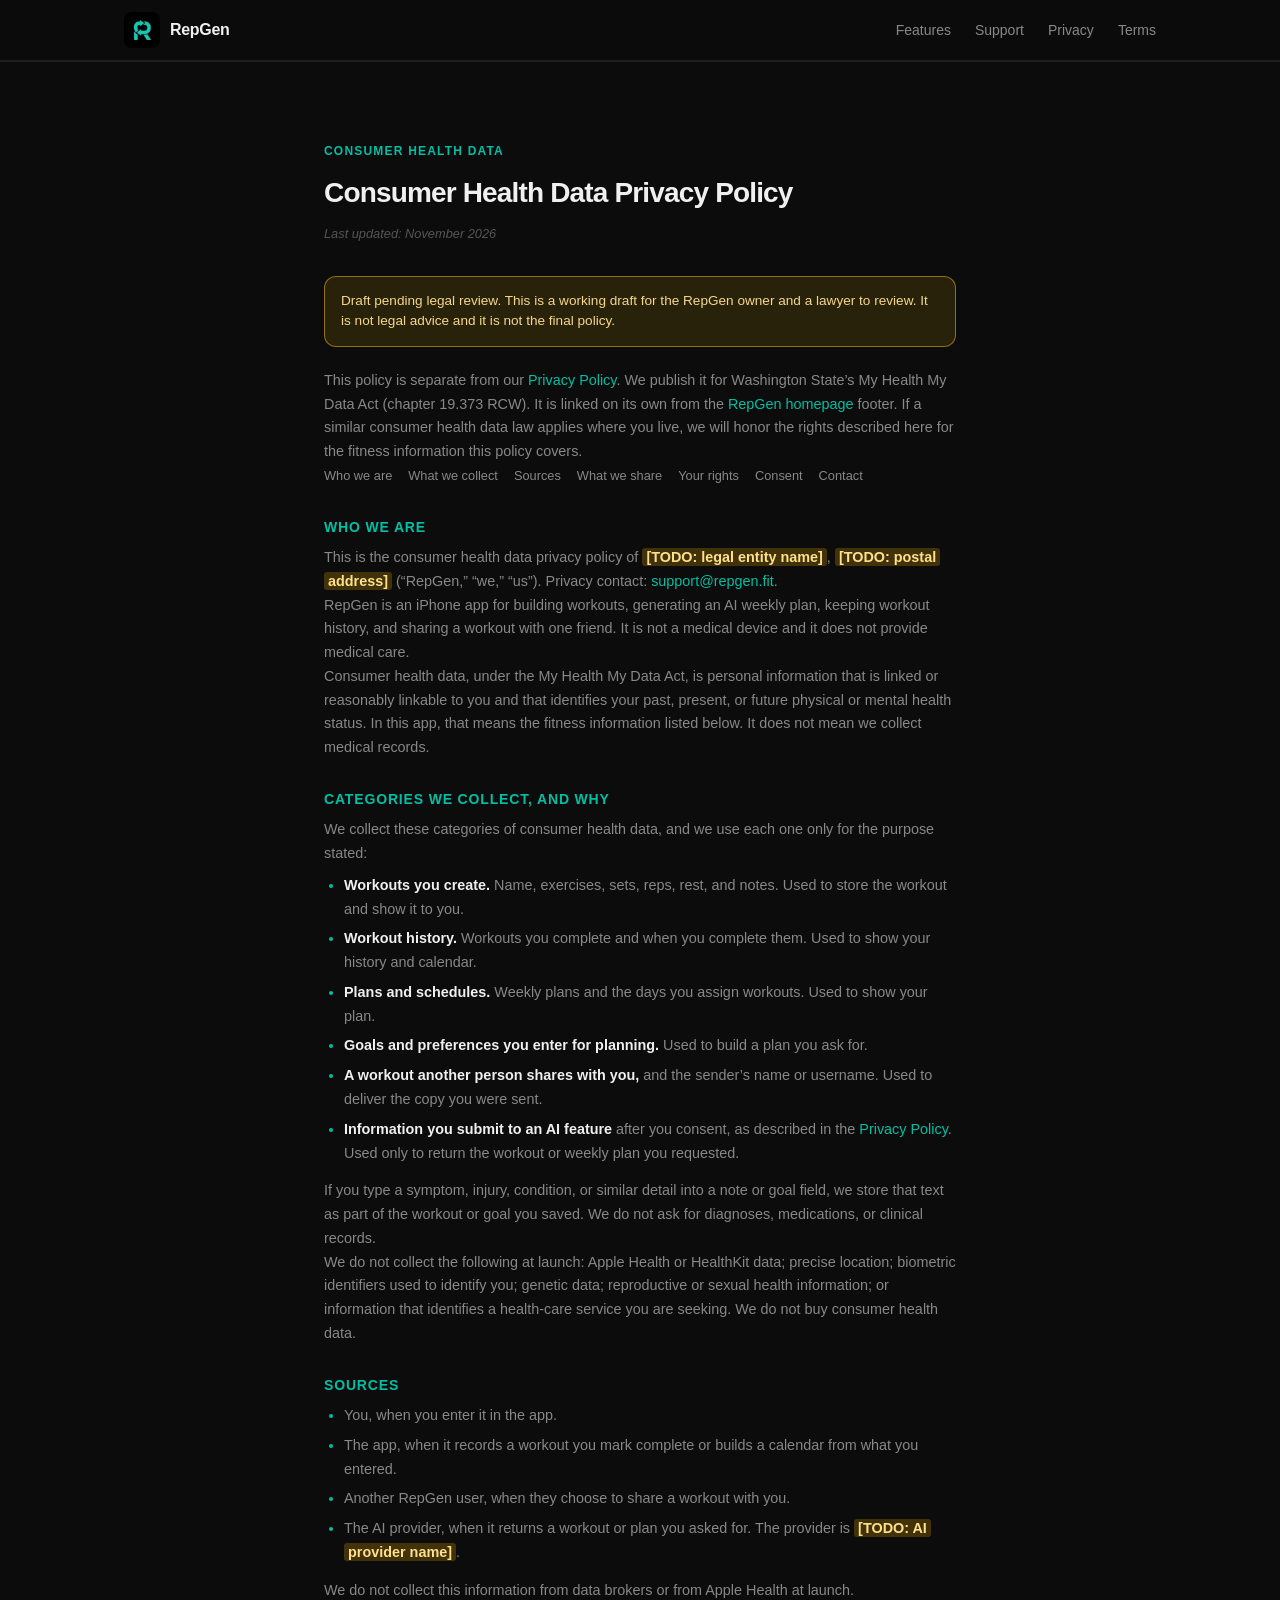
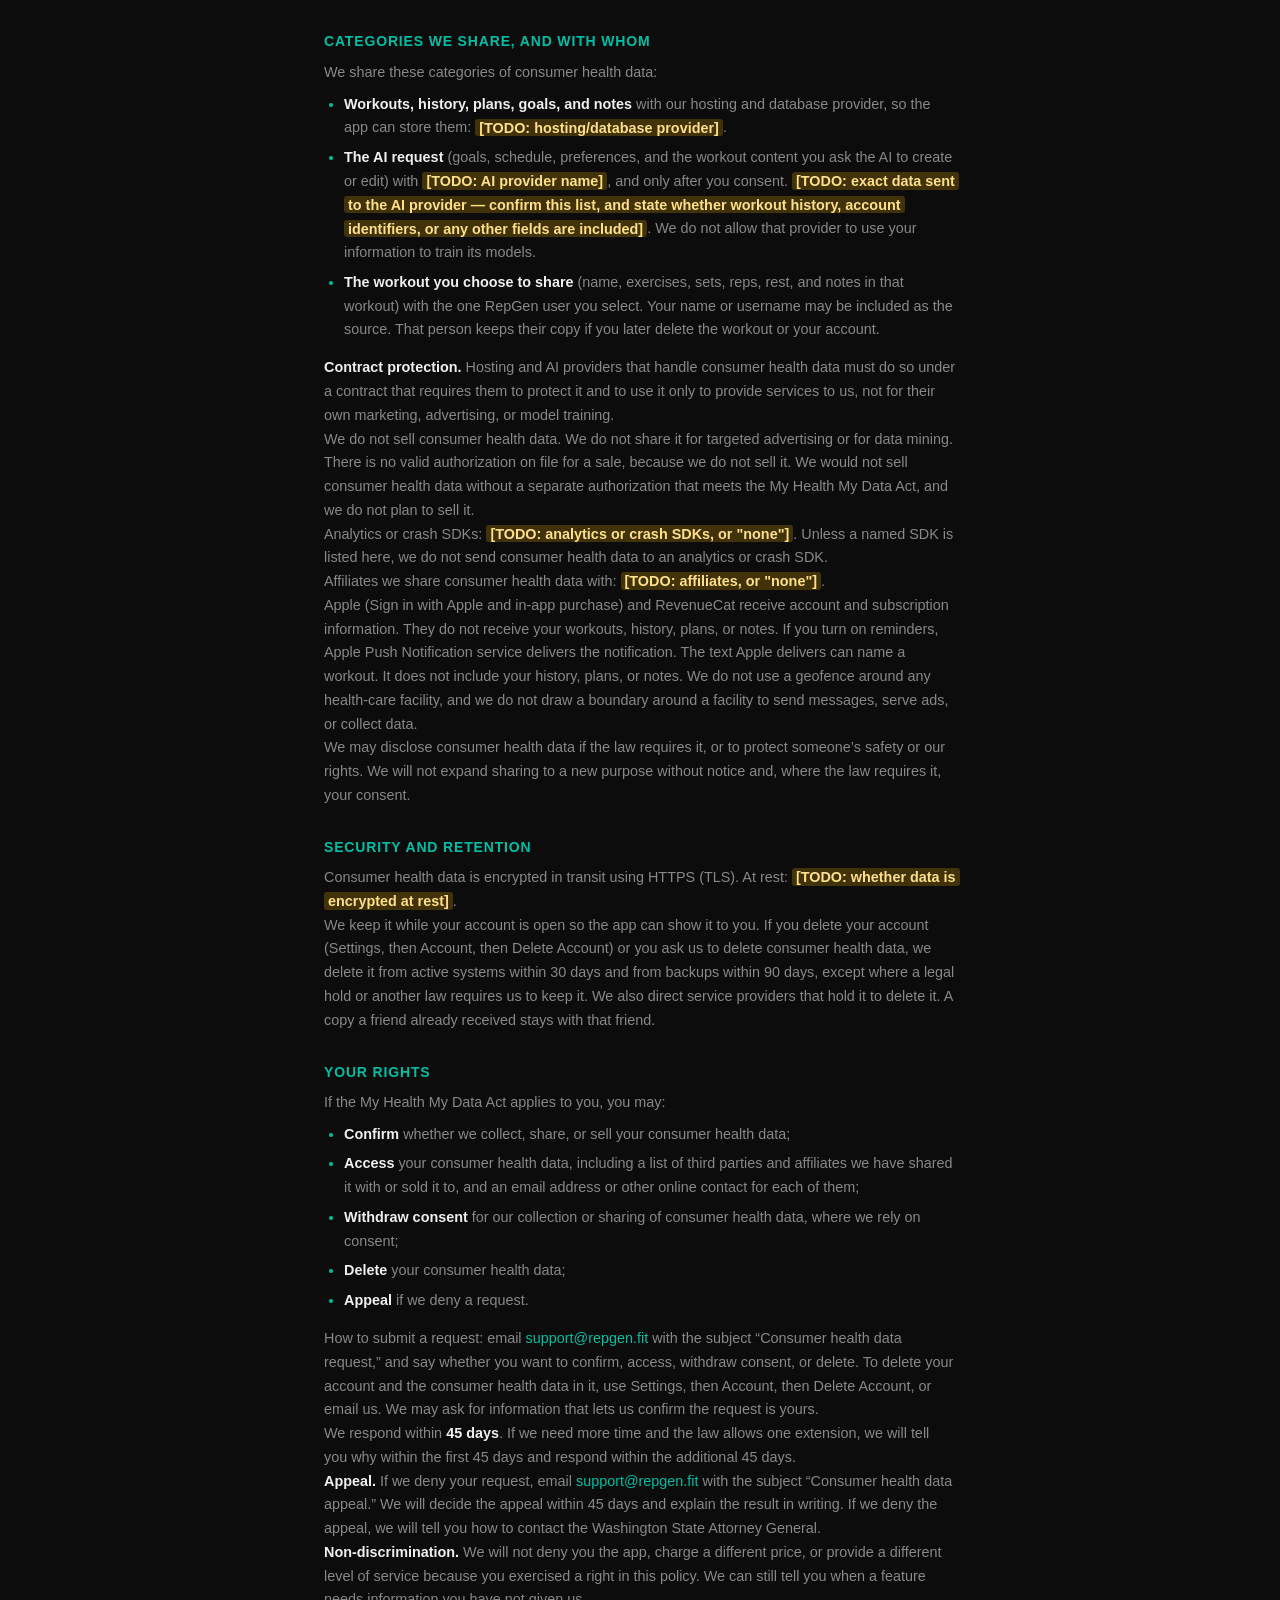
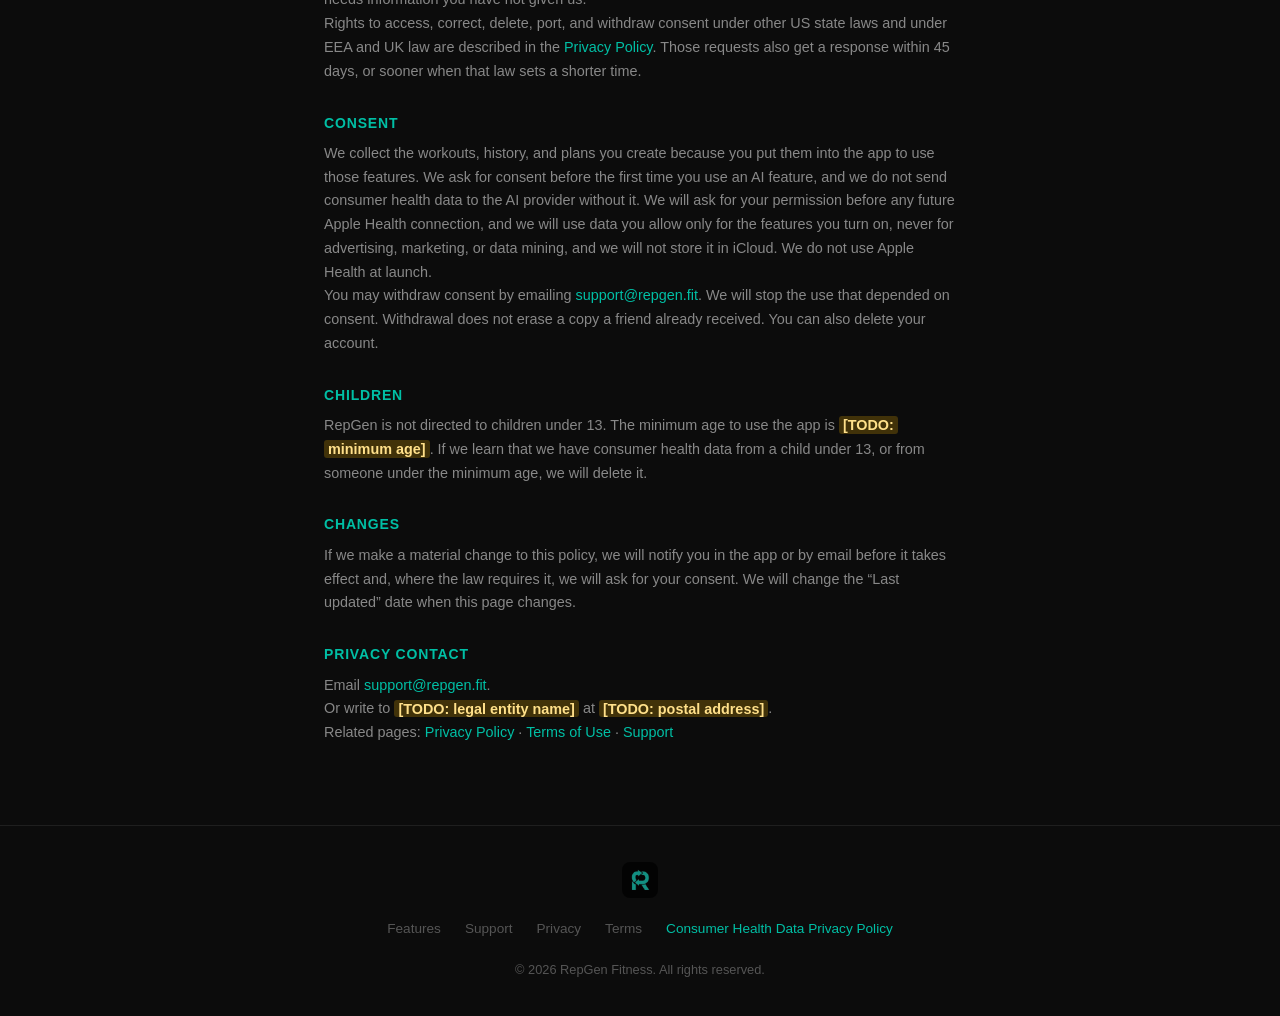
==== health-data/index.html @ 290eec92 "Add draft privacy, terms, and consumer health pages. Standalone GitHub Pages documents replace the h" ====
<!DOCTYPE html>
<!-- DRAFT PENDING LEGAL REVIEW. Working draft for the owner and counsel. Not legal advice and not a final policy. -->
<html lang="en">
<head>
  <meta charset="UTF-8">
  <meta name="viewport" content="width=device-width, initial-scale=1.0">
  <meta name="description" content="RepGen Fitness consumer health data privacy policy for Washington’s My Health My Data Act. Draft pending legal review.">
  <title>Consumer Health Data Privacy Policy — RepGen Fitness</title>
  <link rel="canonical" href="https://repgen.fit/health-data/">
  <link rel="stylesheet" href="../styles.css">
</head>
<body>

  <nav class="nav" id="top">
    <div class="nav-inner">
      <a href="../" class="nav-brand">
        <img src="../assets/repgen_black.png" alt="RepGen" class="nav-logo">
        <span class="nav-name">RepGen</span>
      </a>
      <ul class="nav-links">
        <li><a href="../#features">Features</a></li>
        <li><a href="../#support">Support</a></li>
        <li><a href="../privacy/">Privacy</a></li>
        <li><a href="../terms/">Terms</a></li>
      </ul>
    </div>
  </nav>

  <main>
    <section class="privacy legal-doc">
      <div class="section-inner section-inner--narrow">
        <p class="section-label">Consumer Health Data</p>
        <h1>Consumer Health Data Privacy Policy</h1>
        <p class="privacy-updated"><em>Last updated: November 2026</em></p>

        <div class="policy-block">
          <p class="draft-banner" role="note">Draft pending legal review. This is a working draft for the RepGen owner and a lawyer to review. It is not legal advice and it is not the final policy.</p>

          <p>This policy is separate from our <a href="../privacy/">Privacy Policy</a>. We publish it for Washington State’s My Health My Data Act (chapter 19.373 RCW). It is linked on its own from the <a href="../">RepGen homepage</a> footer. If a similar consumer health data law applies where you live, we will honor the rights described here for the fitness information this policy covers.</p>

          <ul class="policy-jump">
            <li><a href="#who">Who we are</a></li>
            <li><a href="#categories">What we collect</a></li>
            <li><a href="#sources">Sources</a></li>
            <li><a href="#share">What we share</a></li>
            <li><a href="#rights">Your rights</a></li>
            <li><a href="#consent">Consent</a></li>
            <li><a href="#contact">Contact</a></li>
          </ul>

          <h2 id="who">Who we are</h2>
          <p>This is the consumer health data privacy policy of <span class="todo">[TODO: legal entity name]</span>, <span class="todo">[TODO: postal address]</span> (“RepGen,” “we,” “us”). Privacy contact: <a href="mailto:support@repgen.fit">support@repgen.fit</a>.</p>
          <p>RepGen is an iPhone app for building workouts, generating an AI weekly plan, keeping workout history, and sharing a workout with one friend. It is not a medical device and it does not provide medical care.</p>
          <p>Consumer health data, under the My Health My Data Act, is personal information that is linked or reasonably linkable to you and that identifies your past, present, or future physical or mental health status. In this app, that means the fitness information listed below. It does not mean we collect medical records.</p>

          <h2 id="categories">Categories we collect, and why</h2>
          <p>We collect these categories of consumer health data, and we use each one only for the purpose stated:</p>
          <ul>
            <li><strong>Workouts you create.</strong> Name, exercises, sets, reps, rest, and notes. Used to store the workout and show it to you.</li>
            <li><strong>Workout history.</strong> Workouts you complete and when you complete them. Used to show your history and calendar.</li>
            <li><strong>Plans and schedules.</strong> Weekly plans and the days you assign workouts. Used to show your plan.</li>
            <li><strong>Goals and preferences you enter for planning.</strong> Used to build a plan you ask for.</li>
            <li><strong>A workout another person shares with you,</strong> and the sender’s name or username. Used to deliver the copy you were sent.</li>
            <li><strong>Information you submit to an AI feature</strong> after you consent, as described in the <a href="../privacy/#ai">Privacy Policy</a>. Used only to return the workout or weekly plan you requested.</li>
          </ul>
          <p>If you type a symptom, injury, condition, or similar detail into a note or goal field, we store that text as part of the workout or goal you saved. We do not ask for diagnoses, medications, or clinical records.</p>
          <p>We do not collect the following at launch: Apple Health or HealthKit data; precise location; biometric identifiers used to identify you; genetic data; reproductive or sexual health information; or information that identifies a health-care service you are seeking. We do not buy consumer health data.</p>

          <h2 id="sources">Sources</h2>
          <ul>
            <li>You, when you enter it in the app.</li>
            <li>The app, when it records a workout you mark complete or builds a calendar from what you entered.</li>
            <li>Another RepGen user, when they choose to share a workout with you.</li>
            <li>The AI provider, when it returns a workout or plan you asked for. The provider is <span class="todo">[TODO: AI provider name]</span>.</li>
          </ul>
          <p>We do not collect this information from data brokers or from Apple Health at launch.</p>

          <h2 id="share">Categories we share, and with whom</h2>
          <p>We share these categories of consumer health data:</p>
          <ul>
            <li><strong>Workouts, history, plans, goals, and notes</strong> with our hosting and database provider, so the app can store them: <span class="todo">[TODO: hosting/database provider]</span>.</li>
            <li><strong>The AI request</strong> (goals, schedule, preferences, and the workout content you ask the AI to create or edit) with <span class="todo">[TODO: AI provider name]</span>, and only after you consent. <span class="todo">[TODO: exact data sent to the AI provider — confirm this list, and state whether workout history, account identifiers, or any other fields are included]</span>. We do not allow that provider to use your information to train its models.</li>
            <li><strong>The workout you choose to share</strong> (name, exercises, sets, reps, rest, and notes in that workout) with the one RepGen user you select. Your name or username may be included as the source. That person keeps their copy if you later delete the workout or your account.</li>
          </ul>
          <p><strong>Contract protection.</strong> Hosting and AI providers that handle consumer health data must do so under a contract that requires them to protect it and to use it only to provide services to us, not for their own marketing, advertising, or model training.</p>
          <p>We do not sell consumer health data. We do not share it for targeted advertising or for data mining. There is no valid authorization on file for a sale, because we do not sell it. We would not sell consumer health data without a separate authorization that meets the My Health My Data Act, and we do not plan to sell it.</p>
          <p>Analytics or crash SDKs: <span class="todo">[TODO: analytics or crash SDKs, or "none"]</span>. Unless a named SDK is listed here, we do not send consumer health data to an analytics or crash SDK.</p>
          <p>Affiliates we share consumer health data with: <span class="todo">[TODO: affiliates, or "none"]</span>.</p>
          <p>Apple (Sign in with Apple and in-app purchase) and RevenueCat receive account and subscription information. They do not receive your workouts, history, plans, or notes. If you turn on reminders, Apple Push Notification service delivers the notification. The text Apple delivers can name a workout. It does not include your history, plans, or notes. We do not use a geofence around any health-care facility, and we do not draw a boundary around a facility to send messages, serve ads, or collect data.</p>
          <p>We may disclose consumer health data if the law requires it, or to protect someone’s safety or our rights. We will not expand sharing to a new purpose without notice and, where the law requires it, your consent.</p>

          <h2 id="security">Security and retention</h2>
          <p>Consumer health data is encrypted in transit using HTTPS (TLS). At rest: <span class="todo">[TODO: whether data is encrypted at rest]</span>.</p>
          <p>We keep it while your account is open so the app can show it to you. If you delete your account (Settings, then Account, then Delete Account) or you ask us to delete consumer health data, we delete it from active systems within 30 days and from backups within 90 days, except where a legal hold or another law requires us to keep it. We also direct service providers that hold it to delete it. A copy a friend already received stays with that friend.</p>

          <h2 id="rights">Your rights</h2>
          <p>If the My Health My Data Act applies to you, you may:</p>
          <ul>
            <li><strong>Confirm</strong> whether we collect, share, or sell your consumer health data;</li>
            <li><strong>Access</strong> your consumer health data, including a list of third parties and affiliates we have shared it with or sold it to, and an email address or other online contact for each of them;</li>
            <li><strong>Withdraw consent</strong> for our collection or sharing of consumer health data, where we rely on consent;</li>
            <li><strong>Delete</strong> your consumer health data;</li>
            <li><strong>Appeal</strong> if we deny a request.</li>
          </ul>
          <p>How to submit a request: email <a href="mailto:support@repgen.fit">support@repgen.fit</a> with the subject “Consumer health data request,” and say whether you want to confirm, access, withdraw consent, or delete. To delete your account and the consumer health data in it, use Settings, then Account, then Delete Account, or email us. We may ask for information that lets us confirm the request is yours.</p>
          <p>We respond within <strong>45 days</strong>. If we need more time and the law allows one extension, we will tell you why within the first 45 days and respond within the additional 45 days.</p>
          <p><strong>Appeal.</strong> If we deny your request, email <a href="mailto:support@repgen.fit">support@repgen.fit</a> with the subject “Consumer health data appeal.” We will decide the appeal within 45 days and explain the result in writing. If we deny the appeal, we will tell you how to contact the Washington State Attorney General.</p>
          <p><strong>Non-discrimination.</strong> We will not deny you the app, charge a different price, or provide a different level of service because you exercised a right in this policy. We can still tell you when a feature needs information you have not given us.</p>
          <p>Rights to access, correct, delete, port, and withdraw consent under other US state laws and under EEA and UK law are described in the <a href="../privacy/#rights">Privacy Policy</a>. Those requests also get a response within 45 days, or sooner when that law sets a shorter time.</p>

          <h2 id="consent">Consent</h2>
          <p>We collect the workouts, history, and plans you create because you put them into the app to use those features. We ask for consent before the first time you use an AI feature, and we do not send consumer health data to the AI provider without it. We will ask for your permission before any future Apple Health connection, and we will use data you allow only for the features you turn on, never for advertising, marketing, or data mining, and we will not store it in iCloud. We do not use Apple Health at launch.</p>
          <p>You may withdraw consent by emailing <a href="mailto:support@repgen.fit">support@repgen.fit</a>. We will stop the use that depended on consent. Withdrawal does not erase a copy a friend already received. You can also delete your account.</p>

          <h2 id="children">Children</h2>
          <p>RepGen is not directed to children under 13. The minimum age to use the app is <span class="todo">[TODO: minimum age]</span>. If we learn that we have consumer health data from a child under 13, or from someone under the minimum age, we will delete it.</p>

          <h2 id="changes">Changes</h2>
          <p>If we make a material change to this policy, we will notify you in the app or by email before it takes effect and, where the law requires it, we will ask for your consent. We will change the “Last updated” date when this page changes.</p>

          <h2 id="contact">Privacy contact</h2>
          <p>Email <a href="mailto:support@repgen.fit">support@repgen.fit</a>.</p>
          <p>Or write to <span class="todo">[TODO: legal entity name]</span> at <span class="todo">[TODO: postal address]</span>.</p>
          <p>Related pages: <a href="../privacy/">Privacy Policy</a> · <a href="../terms/">Terms of Use</a> · <a href="../#support">Support</a></p>
        </div>
      </div>
    </section>
  </main>

  <footer class="footer">
    <div class="footer-inner">
      <img src="../assets/repgen_black.png" alt="RepGen" class="footer-logo">
      <nav class="footer-nav" aria-label="Footer">
        <a href="../#features">Features</a>
        <a href="../#support">Support</a>
        <a href="../privacy/">Privacy</a>
        <a href="../terms/">Terms</a>
        <a class="footer-health" href="../health-data/" aria-current="page">Consumer Health Data Privacy Policy</a>
      </nav>
      <p class="footer-copy">&copy; 2026 RepGen Fitness. All rights reserved.</p>
    </div>
  </footer>

</body>
</html>
---- styles.css ----
/* =============================================
   RepGen Fitness — dark, sleek, minimal
   ============================================= */

:root {
  --teal:        #00bfa5;
  --teal-glow:   rgba(0, 191, 165, 0.18);
  --teal-dark:   #009e89;
  --bg:          #0c0c0c;
  --bg-2:        #111111;
  --bg-3:        #161616;
  --surface:     #1a1a1a;
  --border:      rgba(255, 255, 255, 0.08);
  --text:        #f0f0f0;
  --text-muted:  #888;
  --text-dim:    #555;
  --radius-sm:   6px;
  --radius:      12px;
  --radius-lg:   20px;
  --radius-pill: 100px;
  --font: -apple-system, BlinkMacSystemFont, "Segoe UI", Roboto, sans-serif;
  --transition: 0.2s ease;
}

*, *::before, *::after { box-sizing: border-box; margin: 0; padding: 0; }

html { scroll-behavior: smooth; }

body {
  background: var(--bg);
  color: var(--text);
  font-family: var(--font);
  font-size: 16px;
  line-height: 1.6;
  -webkit-font-smoothing: antialiased;
}

img { display: block; max-width: 100%; }
a   { color: var(--teal); text-decoration: none; }
a:hover { text-decoration: underline; }

/* =============================================
   LAYOUT HELPERS
   ============================================= */

.section-inner {
  max-width: 1080px;
  margin: 0 auto;
  padding: 0 24px;
}

.section-inner--narrow {
  max-width: 680px;
}

.section-label {
  font-size: 0.75rem;
  font-weight: 600;
  letter-spacing: 0.1em;
  text-transform: uppercase;
  color: var(--teal);
  margin-bottom: 0.6rem;
}

/* =============================================
   NAV
   ============================================= */

.nav {
  position: sticky;
  top: 0;
  z-index: 100;
  background: rgba(12, 12, 12, 0.85);
  backdrop-filter: blur(12px);
  -webkit-backdrop-filter: blur(12px);
  border-bottom: 1px solid var(--border);
}

.nav-inner {
  max-width: 1080px;
  margin: 0 auto;
  padding: 0 24px;
  height: 60px;
  display: flex;
  align-items: center;
  justify-content: space-between;
  gap: 16px;
}

.nav-brand {
  display: flex;
  align-items: center;
  gap: 10px;
  text-decoration: none;
}

.nav-logo {
  width: 36px;
  height: 36px;
  object-fit: contain;
  border-radius: 8px;
}

.nav-name {
  font-size: 1rem;
  font-weight: 700;
  color: var(--text);
  letter-spacing: -0.02em;
}

.nav-links {
  list-style: none;
  display: flex;
  gap: 24px;
}

.nav-links a {
  font-size: 0.875rem;
  color: var(--text-muted);
  transition: color var(--transition);
}

.nav-links a:hover {
  color: var(--text);
  text-decoration: none;
}

/* =============================================
   HERO
   ============================================= */

.hero {
  background: var(--bg);
  padding: 80px 24px 96px;
  text-align: center;
  position: relative;
  overflow: hidden;
}

/* subtle radial glow behind the hero */
.hero::before {
  content: "";
  position: absolute;
  inset: 0;
  background: radial-gradient(ellipse 60% 50% at 50% 30%, rgba(0, 191, 165, 0.08) 0%, transparent 70%);
  pointer-events: none;
}

.hero-inner {
  position: relative;
  max-width: 760px;
  margin: 0 auto;
  display: flex;
  flex-direction: column;
  align-items: center;
  gap: 20px;
}

.hero-wordmark {
  width: 100%;
  max-width: 480px;
  border-radius: var(--radius);
  object-fit: contain;
}

.hero-tagline {
  font-size: 1.5rem;
  font-weight: 700;
  color: var(--text);
  letter-spacing: -0.03em;
  line-height: 1.25;
}

.hero-sub {
  font-size: 1rem;
  color: var(--text-muted);
  max-width: 480px;
}

.btn-primary {
  display: inline-flex;
  align-items: center;
  gap: 8px;
  margin-top: 8px;
  padding: 0 24px;
  height: 48px;
  background: var(--teal);
  color: #000;
  font-size: 0.9rem;
  font-weight: 700;
  border-radius: var(--radius-pill);
  text-decoration: none;
  transition: background var(--transition), transform var(--transition);
}

.btn-primary:hover {
  background: var(--teal-dark);
  transform: translateY(-1px);
  text-decoration: none;
}

/* =============================================
   SCREENSHOTS
   ============================================= */

.screenshots {
  background: var(--bg-2);
  border-top: 1px solid var(--border);
  border-bottom: 1px solid var(--border);
  padding: 80px 0;
}

.screenshots h2 {
  font-size: 1.75rem;
  font-weight: 700;
  letter-spacing: -0.03em;
  margin-bottom: 48px;
}

.phone-row {
  display: flex;
  justify-content: center;
  align-items: flex-end;
  gap: 20px;
  flex-wrap: wrap;
}

/* Phone frame — CSS-only iPhone silhouette */
.phone-frame {
  width: 180px;
  background: var(--surface);
  border: 1.5px solid var(--border);
  border-radius: 36px;
  padding: 14px 10px;
  display: flex;
  flex-direction: column;
  align-items: center;
  gap: 10px;
  transform: scale(0.92) translateY(14px);
  opacity: 0.7;
  transition: transform var(--transition), opacity var(--transition);
}

.phone-frame--center {
  transform: scale(1) translateY(0);
  opacity: 1;
}

.phone-frame:hover {
  transform: scale(1.02) translateY(-4px);
  opacity: 1;
}

.phone-frame--center:hover {
  transform: scale(1.04) translateY(-4px);
}

.phone-island {
  width: 56px;
  height: 10px;
  background: var(--bg);
  border-radius: var(--radius-pill);
  flex-shrink: 0;
}

.phone-screen {
  width: 100%;
  aspect-ratio: 9 / 19;
  background: var(--bg-3);
  border-radius: 24px;
  display: flex;
  flex-direction: column;
  align-items: center;
  justify-content: center;
  gap: 6px;
  padding: 16px 8px;
  border: 1px dashed var(--border);
}

.screenshot-placeholder {
  font-size: 0.7rem;
  font-weight: 600;
  color: var(--text-muted);
  text-align: center;
}

.screenshot-hint {
  font-size: 0.6rem;
  color: var(--text-dim);
  text-align: center;
}

/* =============================================
   FEATURES
   ============================================= */

.features {
  background: var(--bg);
  padding: 80px 0;
}

.features h2 {
  font-size: 1.75rem;
  font-weight: 700;
  letter-spacing: -0.03em;
  margin-bottom: 40px;
}

.feature-grid {
  display: grid;
  grid-template-columns: repeat(2, 1fr);
  gap: 16px;
}

.feature-card {
  background: var(--surface);
  border: 1px solid var(--border);
  border-radius: var(--radius-lg);
  padding: 28px 24px;
  transition: border-color var(--transition);
}

.feature-card:hover {
  border-color: rgba(0, 191, 165, 0.3);
}

.feature-icon {
  display: block;
  font-size: 1.4rem;
  margin-bottom: 12px;
}

.feature-card h3 {
  font-size: 1rem;
  font-weight: 700;
  margin-bottom: 8px;
  color: var(--text);
}

.feature-card p {
  font-size: 0.875rem;
  color: var(--text-muted);
  line-height: 1.5;
}

/* =============================================
   SUPPORT
   ============================================= */

.support {
  background: var(--bg-2);
  border-top: 1px solid var(--border);
  padding: 80px 0;
  text-align: center;
}

.support h2 {
  font-size: 1.75rem;
  font-weight: 700;
  letter-spacing: -0.03em;
  margin-bottom: 16px;
}

.support-body {
  color: var(--text-muted);
  max-width: 440px;
  margin: 0 auto 32px;
}

.btn-email {
  display: inline-flex;
  align-items: center;
  gap: 10px;
  padding: 0 28px;
  height: 52px;
  background: var(--teal-glow);
  border: 1.5px solid var(--teal);
  color: var(--teal);
  font-size: 0.95rem;
  font-weight: 600;
  border-radius: var(--radius-pill);
  text-decoration: none;
  transition: background var(--transition), transform var(--transition);
}

.btn-email:hover {
  background: rgba(0, 191, 165, 0.28);
  transform: translateY(-1px);
  text-decoration: none;
}

.btn-email-icon {
  font-size: 1rem;
}

/* =============================================
   PRIVACY + TERMS
   ============================================= */

.privacy {
  background: var(--bg);
  border-top: 1px solid var(--border);
  padding: 80px 0;
}

.terms {
  background: var(--bg-2);
  border-top: 1px solid var(--border);
  padding: 60px 0;
}

.privacy h2,
.terms h2 {
  font-size: 1.75rem;
  font-weight: 700;
  letter-spacing: -0.03em;
  margin-bottom: 8px;
}

.privacy-updated {
  font-size: 0.8rem;
  color: var(--text-dim);
  margin-bottom: 32px;
}

.policy-block h3 {
  font-size: 0.875rem;
  font-weight: 700;
  color: var(--teal);
  text-transform: uppercase;
  letter-spacing: 0.06em;
  margin: 28px 0 8px;
}

.policy-block h3:first-child {
  margin-top: 0;
}

.policy-block p {
  font-size: 0.9rem;
  color: var(--text-muted);
  line-height: 1.65;
}

.policy-block a {
  color: var(--teal);
}

.policy-block {
  overflow-wrap: break-word;
}

.policy-block ul,
.policy-block ol {
  margin: 8px 0 14px 1.25rem;
  color: var(--text-muted);
  font-size: 0.9rem;
}

.policy-block li {
  margin: 6px 0;
  line-height: 1.65;
}

.policy-block li::marker {
  color: var(--teal);
}

.legal-doc h1 {
  font-size: 1.75rem;
  font-weight: 700;
  letter-spacing: -0.03em;
  margin-bottom: 8px;
}

.legal-doc .policy-block h2 {
  font-size: 0.875rem;
  font-weight: 700;
  color: var(--teal);
  text-transform: uppercase;
  letter-spacing: 0.06em;
  margin: 28px 0 8px;
  scroll-margin-top: 76px;
}

#privacy,
#terms {
  scroll-margin-top: 76px;
}

.legal-doc .policy-block h2:first-child {
  margin-top: 0;
}

.policy-block ul.policy-jump {
  display: flex;
  flex-wrap: wrap;
  gap: 8px 16px;
  margin: 0 0 28px;
  padding: 0;
  list-style: none;
}

.policy-block ul.policy-jump li {
  margin: 0;
}

.policy-jump a {
  font-size: 0.8rem;
  color: var(--text-muted);
}

.policy-jump a:hover {
  color: var(--text);
  text-decoration: none;
}

.policy-block strong {
  color: var(--text);
  font-weight: 600;
}

p.draft-banner {
  background: rgba(255, 193, 7, 0.12);
  border: 1px solid rgba(255, 193, 7, 0.5);
  color: #f6d78a;
  border-radius: var(--radius);
  padding: 14px 16px;
  font-size: 0.85rem;
  line-height: 1.5;
  margin-bottom: 22px;
}

.todo {
  background: rgba(255, 186, 0, 0.22);
  color: #ffe08a;
  border-radius: 3px;
  padding: 0.05em 0.28em;
  font-weight: 600;
  box-decoration-break: clone;
  -webkit-box-decoration-break: clone;
}

.policy-lead {
  margin-bottom: 8px;
}

/* =============================================
   FOOTER
   ============================================= */

.footer {
  background: var(--bg);
  border-top: 1px solid var(--border);
  padding: 36px 24px;
}

.footer-inner {
  max-width: 1080px;
  margin: 0 auto;
  display: flex;
  flex-direction: column;
  align-items: center;
  gap: 20px;
  text-align: center;
}

.footer-logo {
  width: 36px;
  height: 36px;
  object-fit: contain;
  border-radius: 8px;
  opacity: 0.7;
}

.footer-nav {
  display: flex;
  gap: 24px;
  flex-wrap: wrap;
  justify-content: center;
}

.footer-nav a {
  font-size: 0.85rem;
  color: var(--text-dim);
  transition: color var(--transition);
}

.footer-nav a:hover {
  color: var(--text-muted);
  text-decoration: none;
}

.footer-nav a.footer-health {
  color: var(--teal);
}

.footer-nav a.footer-health:hover {
  color: var(--text);
}

.footer-copy {
  font-size: 0.8rem;
  color: var(--text-dim);
}

/* =============================================
   RESPONSIVE
   ============================================= */

@media (max-width: 600px) {
  .nav-links { display: none; }

  .hero { padding: 60px 20px 72px; }

  .hero-tagline { font-size: 1.25rem; }
  .hero-wordmark { max-width: 300px; }

  .screenshots h2,
  .features h2,
  .support h2,
  .privacy h2,
  .terms h2,
  .legal-doc h1 { font-size: 1.4rem; }

  .feature-grid { grid-template-columns: 1fr; }

  .phone-row { gap: 12px; }

  .phone-frame {
    width: 140px;
  }

  .screenshots,
  .features,
  .support,
  .privacy,
  .terms { padding: 60px 0; }
}

@media (min-width: 601px) and (max-width: 900px) {
  .feature-grid { grid-template-columns: repeat(2, 1fr); }
}
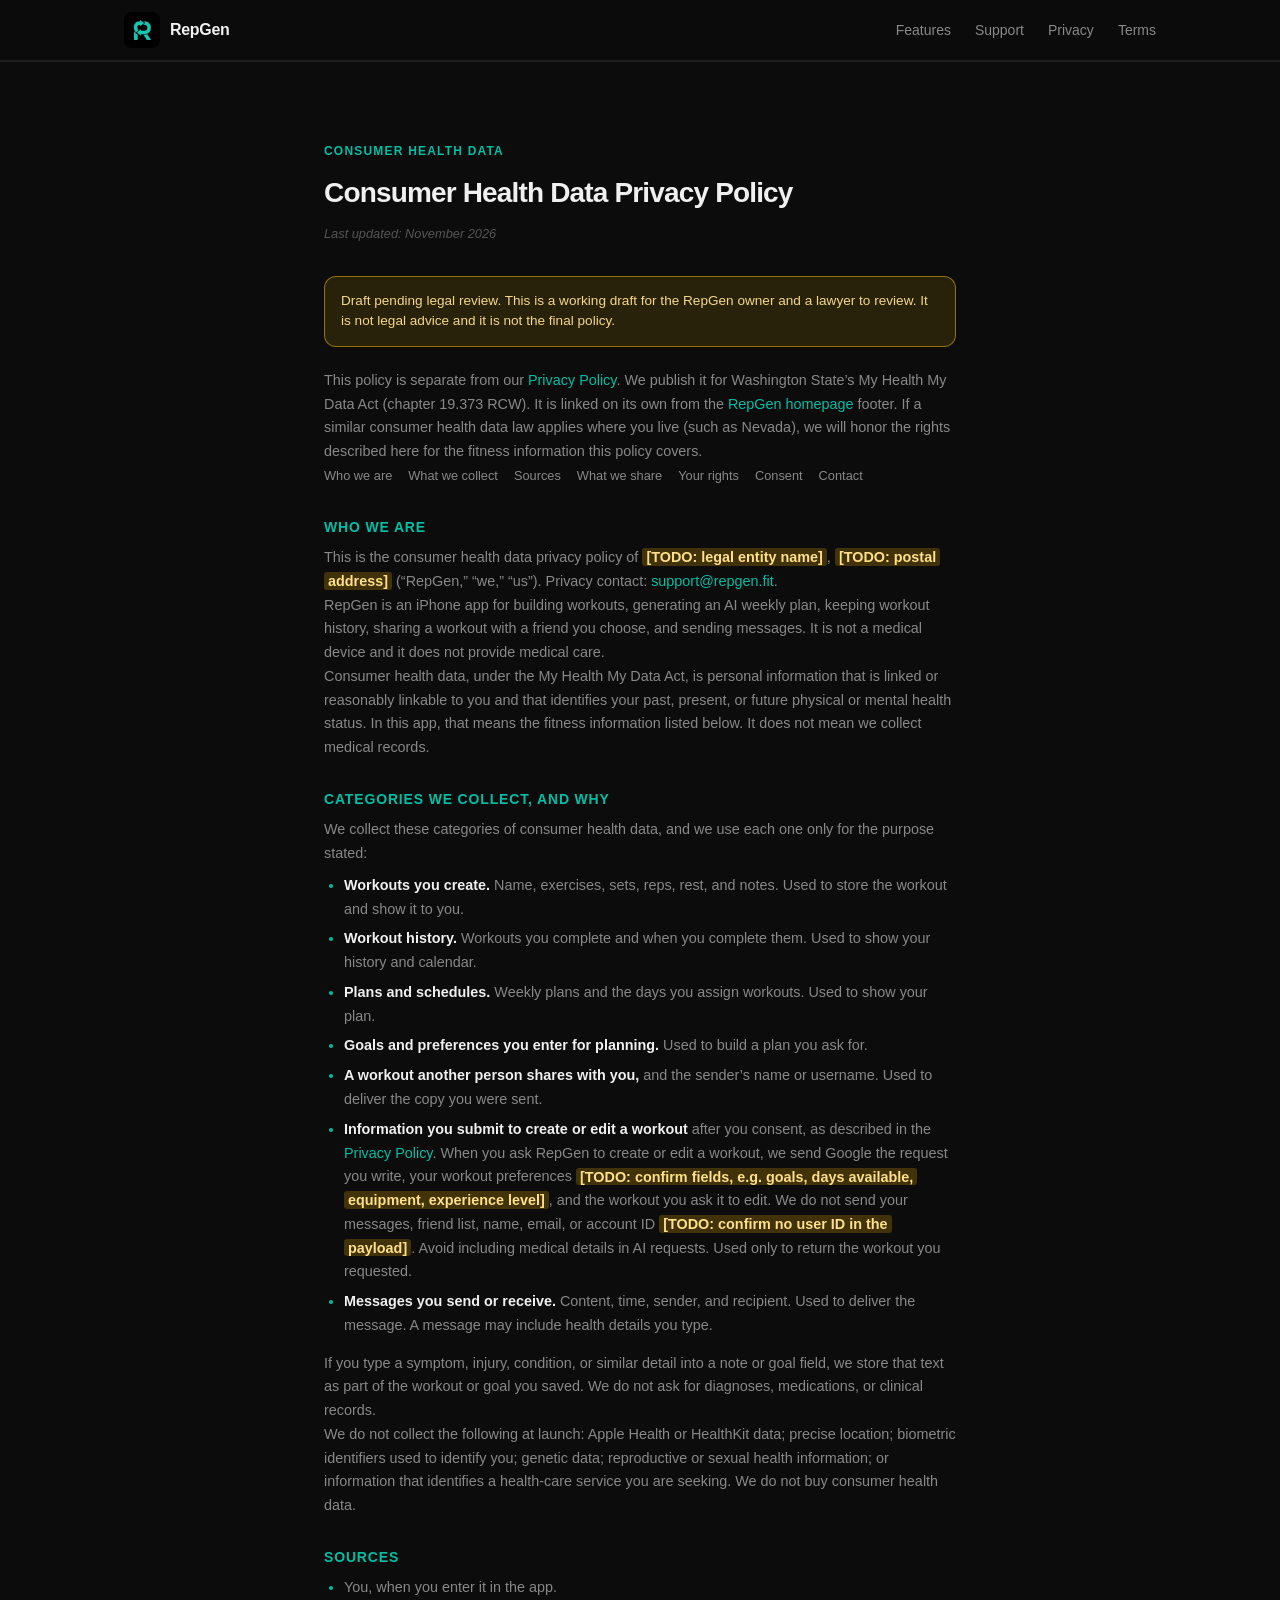
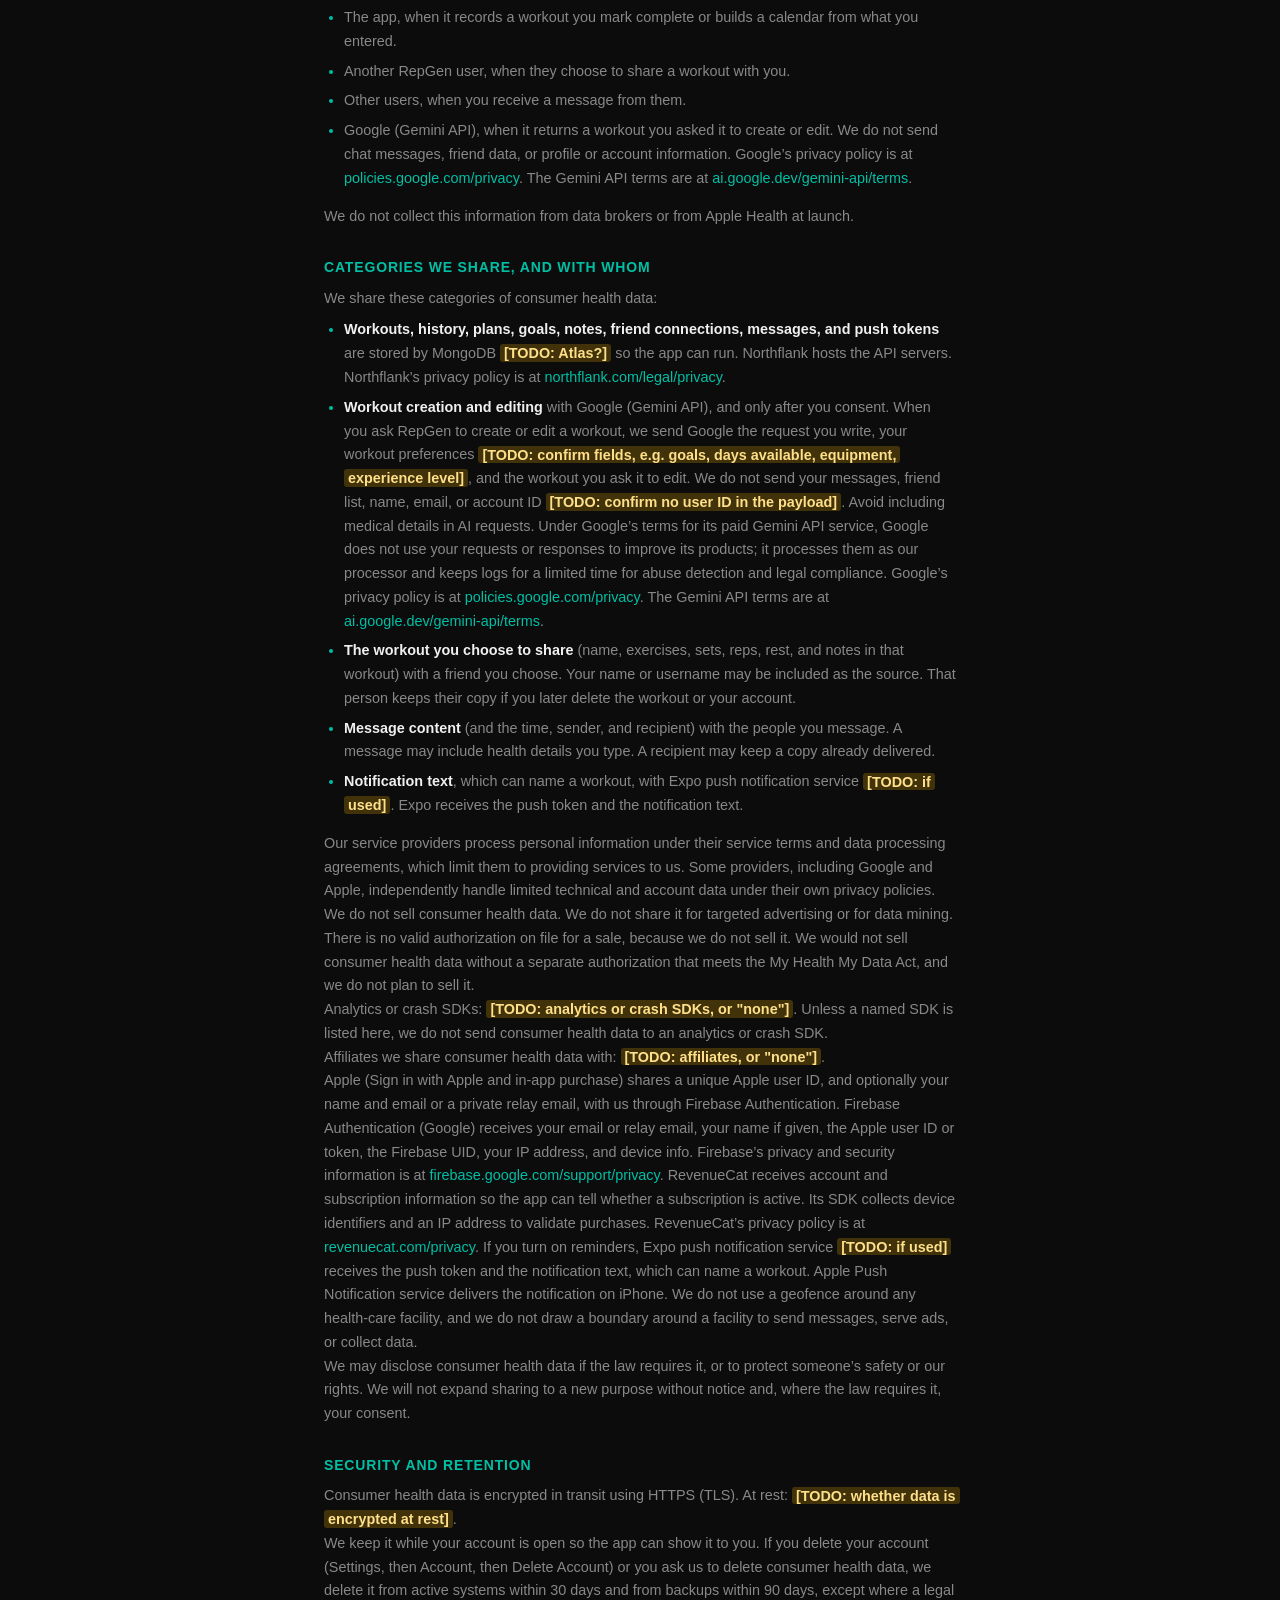
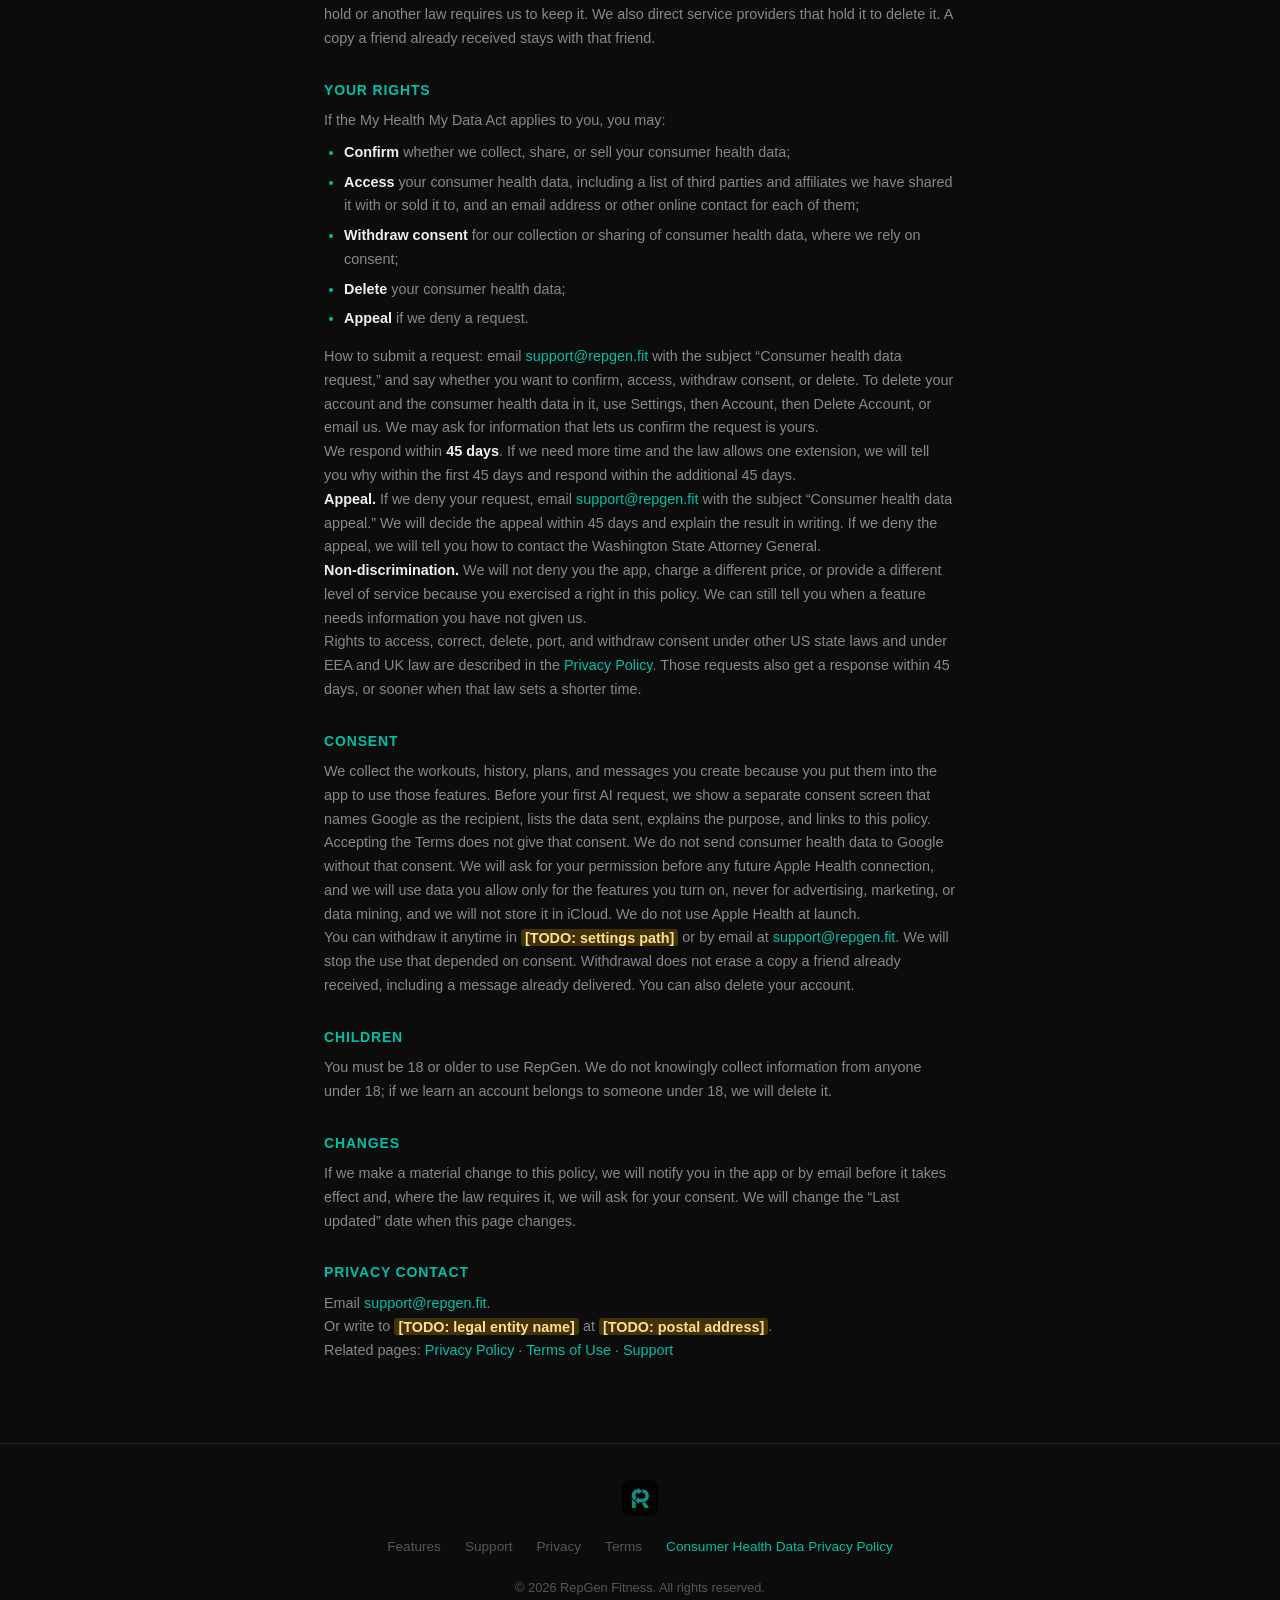
==== commit f3220724: "Fill confirmed providers and compliance facts on the draft legal pages. Name Google (Gemini API), No" ====
--- a/health-data/index.html
+++ b/health-data/index.html
@@ -36,7 +36,7 @@
         <div class="policy-block">
           <p class="draft-banner" role="note">Draft pending legal review. This is a working draft for the RepGen owner and a lawyer to review. It is not legal advice and it is not the final policy.</p>
 
-          <p>This policy is separate from our <a href="../privacy/">Privacy Policy</a>. We publish it for Washington State’s My Health My Data Act (chapter 19.373 RCW). It is linked on its own from the <a href="../">RepGen homepage</a> footer. If a similar consumer health data law applies where you live, we will honor the rights described here for the fitness information this policy covers.</p>
+          <p>This policy is separate from our <a href="../privacy/">Privacy Policy</a>. We publish it for Washington State’s My Health My Data Act (chapter 19.373 RCW). It is linked on its own from the <a href="../">RepGen homepage</a> footer. If a similar consumer health data law applies where you live (such as Nevada), we will honor the rights described here for the fitness information this policy covers.</p>
 
           <ul class="policy-jump">
             <li><a href="#who">Who we are</a></li>
@@ -50,7 +50,7 @@
 
           <h2 id="who">Who we are</h2>
           <p>This is the consumer health data privacy policy of <span class="todo">[TODO: legal entity name]</span>, <span class="todo">[TODO: postal address]</span> (“RepGen,” “we,” “us”). Privacy contact: <a href="mailto:support@repgen.fit">support@repgen.fit</a>.</p>
-          <p>RepGen is an iPhone app for building workouts, generating an AI weekly plan, keeping workout history, and sharing a workout with one friend. It is not a medical device and it does not provide medical care.</p>
+          <p>RepGen is an iPhone app for building workouts, generating an AI weekly plan, keeping workout history, sharing a workout with a friend you choose, and sending messages. It is not a medical device and it does not provide medical care.</p>
           <p>Consumer health data, under the My Health My Data Act, is personal information that is linked or reasonably linkable to you and that identifies your past, present, or future physical or mental health status. In this app, that means the fitness information listed below. It does not mean we collect medical records.</p>
 
           <h2 id="categories">Categories we collect, and why</h2>
@@ -61,7 +61,8 @@
             <li><strong>Plans and schedules.</strong> Weekly plans and the days you assign workouts. Used to show your plan.</li>
             <li><strong>Goals and preferences you enter for planning.</strong> Used to build a plan you ask for.</li>
             <li><strong>A workout another person shares with you,</strong> and the sender’s name or username. Used to deliver the copy you were sent.</li>
-            <li><strong>Information you submit to an AI feature</strong> after you consent, as described in the <a href="../privacy/#ai">Privacy Policy</a>. Used only to return the workout or weekly plan you requested.</li>
+            <li><strong>Information you submit to create or edit a workout</strong> after you consent, as described in the <a href="../privacy/#ai">Privacy Policy</a>. When you ask RepGen to create or edit a workout, we send Google the request you write, your workout preferences <span class="todo">[TODO: confirm fields, e.g. goals, days available, equipment, experience level]</span>, and the workout you ask it to edit. We do not send your messages, friend list, name, email, or account ID <span class="todo">[TODO: confirm no user ID in the payload]</span>. Avoid including medical details in AI requests. Used only to return the workout you requested.</li>
+            <li><strong>Messages you send or receive.</strong> Content, time, sender, and recipient. Used to deliver the message. A message may include health details you type.</li>
           </ul>
           <p>If you type a symptom, injury, condition, or similar detail into a note or goal field, we store that text as part of the workout or goal you saved. We do not ask for diagnoses, medications, or clinical records.</p>
           <p>We do not collect the following at launch: Apple Health or HealthKit data; precise location; biometric identifiers used to identify you; genetic data; reproductive or sexual health information; or information that identifies a health-care service you are seeking. We do not buy consumer health data.</p>
@@ -71,22 +72,25 @@
             <li>You, when you enter it in the app.</li>
             <li>The app, when it records a workout you mark complete or builds a calendar from what you entered.</li>
             <li>Another RepGen user, when they choose to share a workout with you.</li>
-            <li>The AI provider, when it returns a workout or plan you asked for. The provider is <span class="todo">[TODO: AI provider name]</span>.</li>
+            <li>Other users, when you receive a message from them.</li>
+            <li>Google (Gemini API), when it returns a workout you asked it to create or edit. We do not send chat messages, friend data, or profile or account information. Google’s privacy policy is at <a href="https://policies.google.com/privacy">policies.google.com/privacy</a>. The Gemini API terms are at <a href="https://ai.google.dev/gemini-api/terms">ai.google.dev/gemini-api/terms</a>.</li>
           </ul>
           <p>We do not collect this information from data brokers or from Apple Health at launch.</p>
 
           <h2 id="share">Categories we share, and with whom</h2>
           <p>We share these categories of consumer health data:</p>
           <ul>
-            <li><strong>Workouts, history, plans, goals, and notes</strong> with our hosting and database provider, so the app can store them: <span class="todo">[TODO: hosting/database provider]</span>.</li>
-            <li><strong>The AI request</strong> (goals, schedule, preferences, and the workout content you ask the AI to create or edit) with <span class="todo">[TODO: AI provider name]</span>, and only after you consent. <span class="todo">[TODO: exact data sent to the AI provider — confirm this list, and state whether workout history, account identifiers, or any other fields are included]</span>. We do not allow that provider to use your information to train its models.</li>
-            <li><strong>The workout you choose to share</strong> (name, exercises, sets, reps, rest, and notes in that workout) with the one RepGen user you select. Your name or username may be included as the source. That person keeps their copy if you later delete the workout or your account.</li>
+            <li><strong>Workouts, history, plans, goals, notes, friend connections, messages, and push tokens</strong> are stored by MongoDB <span class="todo">[TODO: Atlas?]</span> so the app can run. Northflank hosts the API servers. Northflank’s privacy policy is at <a href="https://northflank.com/legal/privacy">northflank.com/legal/privacy</a>.</li>
+            <li><strong>Workout creation and editing</strong> with Google (Gemini API), and only after you consent. When you ask RepGen to create or edit a workout, we send Google the request you write, your workout preferences <span class="todo">[TODO: confirm fields, e.g. goals, days available, equipment, experience level]</span>, and the workout you ask it to edit. We do not send your messages, friend list, name, email, or account ID <span class="todo">[TODO: confirm no user ID in the payload]</span>. Avoid including medical details in AI requests. Under Google’s terms for its paid Gemini API service, Google does not use your requests or responses to improve its products; it processes them as our processor and keeps logs for a limited time for abuse detection and legal compliance. Google’s privacy policy is at <a href="https://policies.google.com/privacy">policies.google.com/privacy</a>. The Gemini API terms are at <a href="https://ai.google.dev/gemini-api/terms">ai.google.dev/gemini-api/terms</a>.</li>
+            <li><strong>The workout you choose to share</strong> (name, exercises, sets, reps, rest, and notes in that workout) with a friend you choose. Your name or username may be included as the source. That person keeps their copy if you later delete the workout or your account.</li>
+            <li><strong>Message content</strong> (and the time, sender, and recipient) with the people you message. A message may include health details you type. A recipient may keep a copy already delivered.</li>
+            <li><strong>Notification text</strong>, which can name a workout, with Expo push notification service <span class="todo">[TODO: if used]</span>. Expo receives the push token and the notification text.</li>
           </ul>
-          <p><strong>Contract protection.</strong> Hosting and AI providers that handle consumer health data must do so under a contract that requires them to protect it and to use it only to provide services to us, not for their own marketing, advertising, or model training.</p>
+          <p>Our service providers process personal information under their service terms and data processing agreements, which limit them to providing services to us. Some providers, including Google and Apple, independently handle limited technical and account data under their own privacy policies.</p>
           <p>We do not sell consumer health data. We do not share it for targeted advertising or for data mining. There is no valid authorization on file for a sale, because we do not sell it. We would not sell consumer health data without a separate authorization that meets the My Health My Data Act, and we do not plan to sell it.</p>
           <p>Analytics or crash SDKs: <span class="todo">[TODO: analytics or crash SDKs, or "none"]</span>. Unless a named SDK is listed here, we do not send consumer health data to an analytics or crash SDK.</p>
           <p>Affiliates we share consumer health data with: <span class="todo">[TODO: affiliates, or "none"]</span>.</p>
-          <p>Apple (Sign in with Apple and in-app purchase) and RevenueCat receive account and subscription information. They do not receive your workouts, history, plans, or notes. If you turn on reminders, Apple Push Notification service delivers the notification. The text Apple delivers can name a workout. It does not include your history, plans, or notes. We do not use a geofence around any health-care facility, and we do not draw a boundary around a facility to send messages, serve ads, or collect data.</p>
+          <p>Apple (Sign in with Apple and in-app purchase) shares a unique Apple user ID, and optionally your name and email or a private relay email, with us through Firebase Authentication. Firebase Authentication (Google) receives your email or relay email, your name if given, the Apple user ID or token, the Firebase UID, your IP address, and device info. Firebase’s privacy and security information is at <a href="https://firebase.google.com/support/privacy">firebase.google.com/support/privacy</a>. RevenueCat receives account and subscription information so the app can tell whether a subscription is active. Its SDK collects device identifiers and an IP address to validate purchases. RevenueCat’s privacy policy is at <a href="https://www.revenuecat.com/privacy">revenuecat.com/privacy</a>. If you turn on reminders, Expo push notification service <span class="todo">[TODO: if used]</span> receives the push token and the notification text, which can name a workout. Apple Push Notification service delivers the notification on iPhone. We do not use a geofence around any health-care facility, and we do not draw a boundary around a facility to send messages, serve ads, or collect data.</p>
           <p>We may disclose consumer health data if the law requires it, or to protect someone’s safety or our rights. We will not expand sharing to a new purpose without notice and, where the law requires it, your consent.</p>
 
           <h2 id="security">Security and retention</h2>
@@ -109,11 +113,11 @@
           <p>Rights to access, correct, delete, port, and withdraw consent under other US state laws and under EEA and UK law are described in the <a href="../privacy/#rights">Privacy Policy</a>. Those requests also get a response within 45 days, or sooner when that law sets a shorter time.</p>
 
           <h2 id="consent">Consent</h2>
-          <p>We collect the workouts, history, and plans you create because you put them into the app to use those features. We ask for consent before the first time you use an AI feature, and we do not send consumer health data to the AI provider without it. We will ask for your permission before any future Apple Health connection, and we will use data you allow only for the features you turn on, never for advertising, marketing, or data mining, and we will not store it in iCloud. We do not use Apple Health at launch.</p>
-          <p>You may withdraw consent by emailing <a href="mailto:support@repgen.fit">support@repgen.fit</a>. We will stop the use that depended on consent. Withdrawal does not erase a copy a friend already received. You can also delete your account.</p>
+          <p>We collect the workouts, history, plans, and messages you create because you put them into the app to use those features. Before your first AI request, we show a separate consent screen that names Google as the recipient, lists the data sent, explains the purpose, and links to this policy. Accepting the Terms does not give that consent. We do not send consumer health data to Google without that consent. We will ask for your permission before any future Apple Health connection, and we will use data you allow only for the features you turn on, never for advertising, marketing, or data mining, and we will not store it in iCloud. We do not use Apple Health at launch.</p>
+          <p>You can withdraw it anytime in <span class="todo">[TODO: settings path]</span> or by email at <a href="mailto:support@repgen.fit">support@repgen.fit</a>. We will stop the use that depended on consent. Withdrawal does not erase a copy a friend already received, including a message already delivered. You can also delete your account.</p>
 
           <h2 id="children">Children</h2>
-          <p>RepGen is not directed to children under 13. The minimum age to use the app is <span class="todo">[TODO: minimum age]</span>. If we learn that we have consumer health data from a child under 13, or from someone under the minimum age, we will delete it.</p>
+          <p>You must be 18 or older to use RepGen. We do not knowingly collect information from anyone under 18; if we learn an account belongs to someone under 18, we will delete it.</p>
 
           <h2 id="changes">Changes</h2>
           <p>If we make a material change to this policy, we will notify you in the app or by email before it takes effect and, where the law requires it, we will ask for your consent. We will change the “Last updated” date when this page changes.</p>
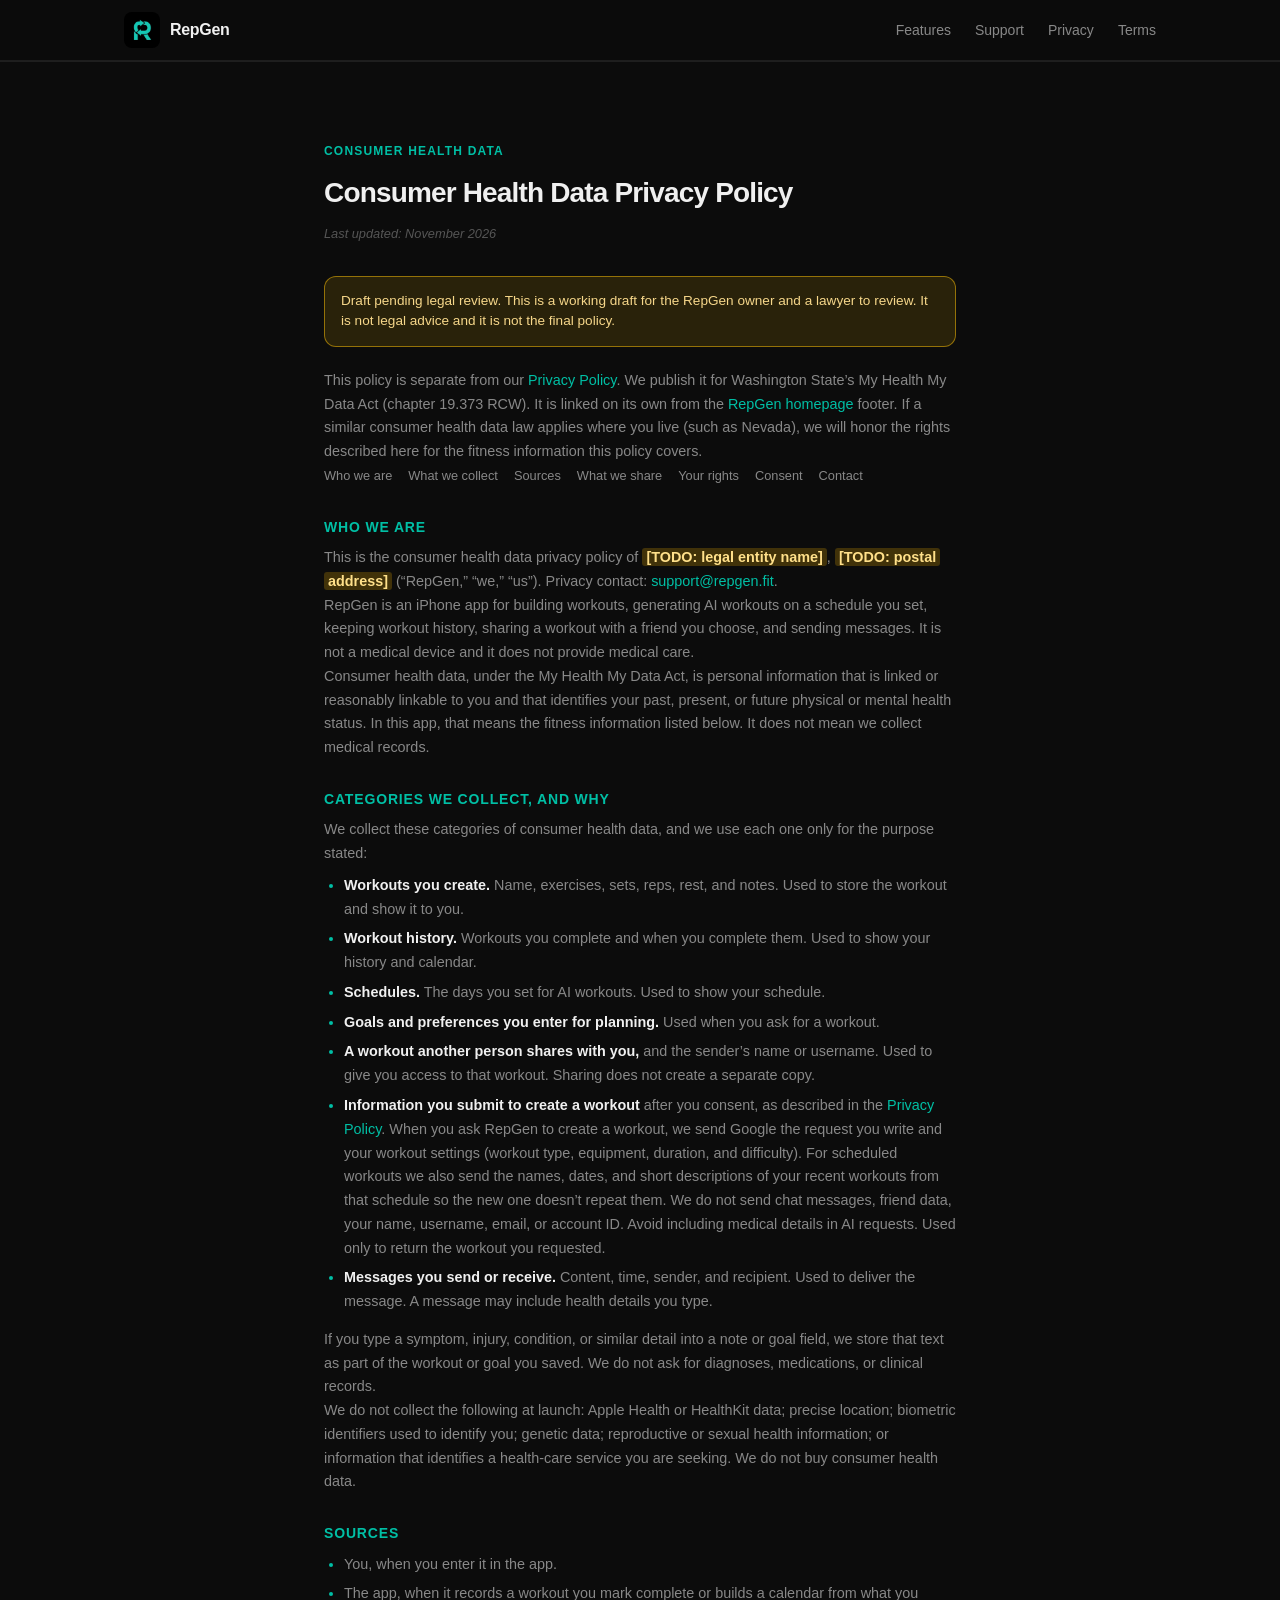
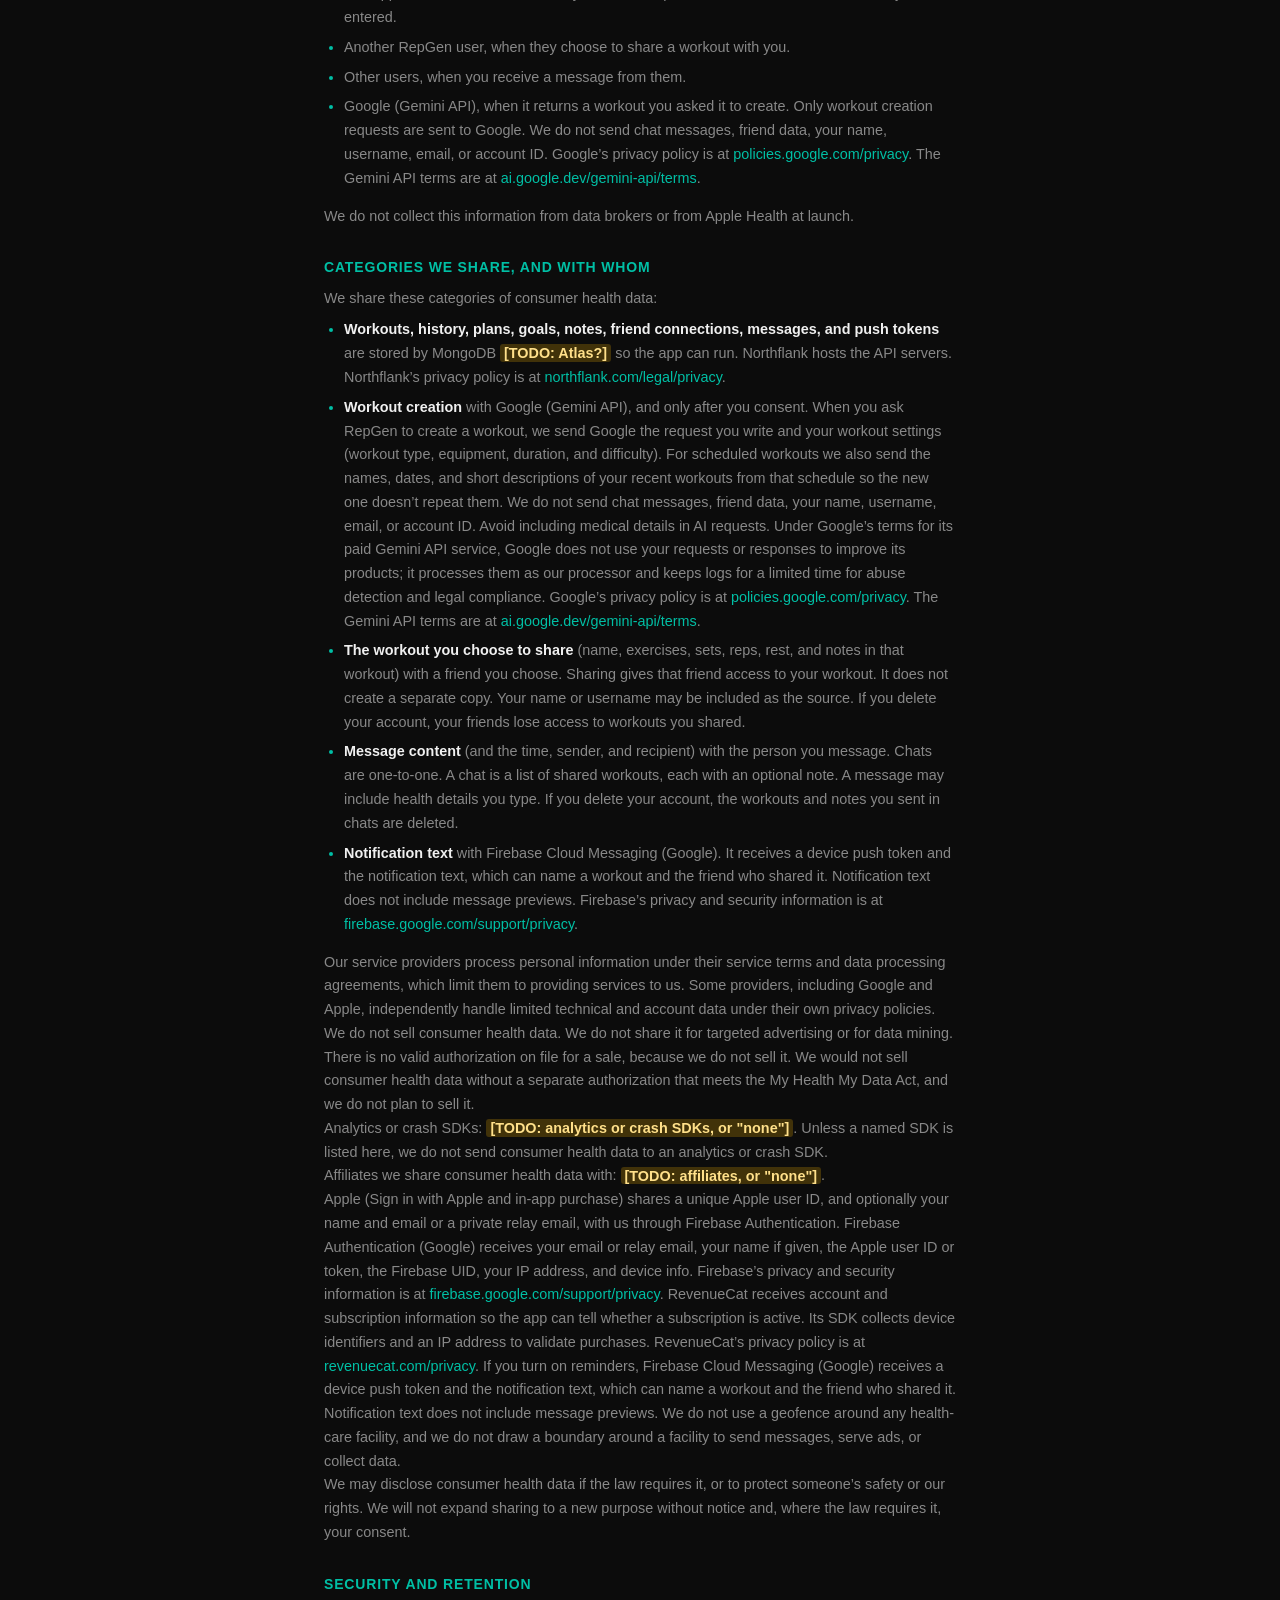
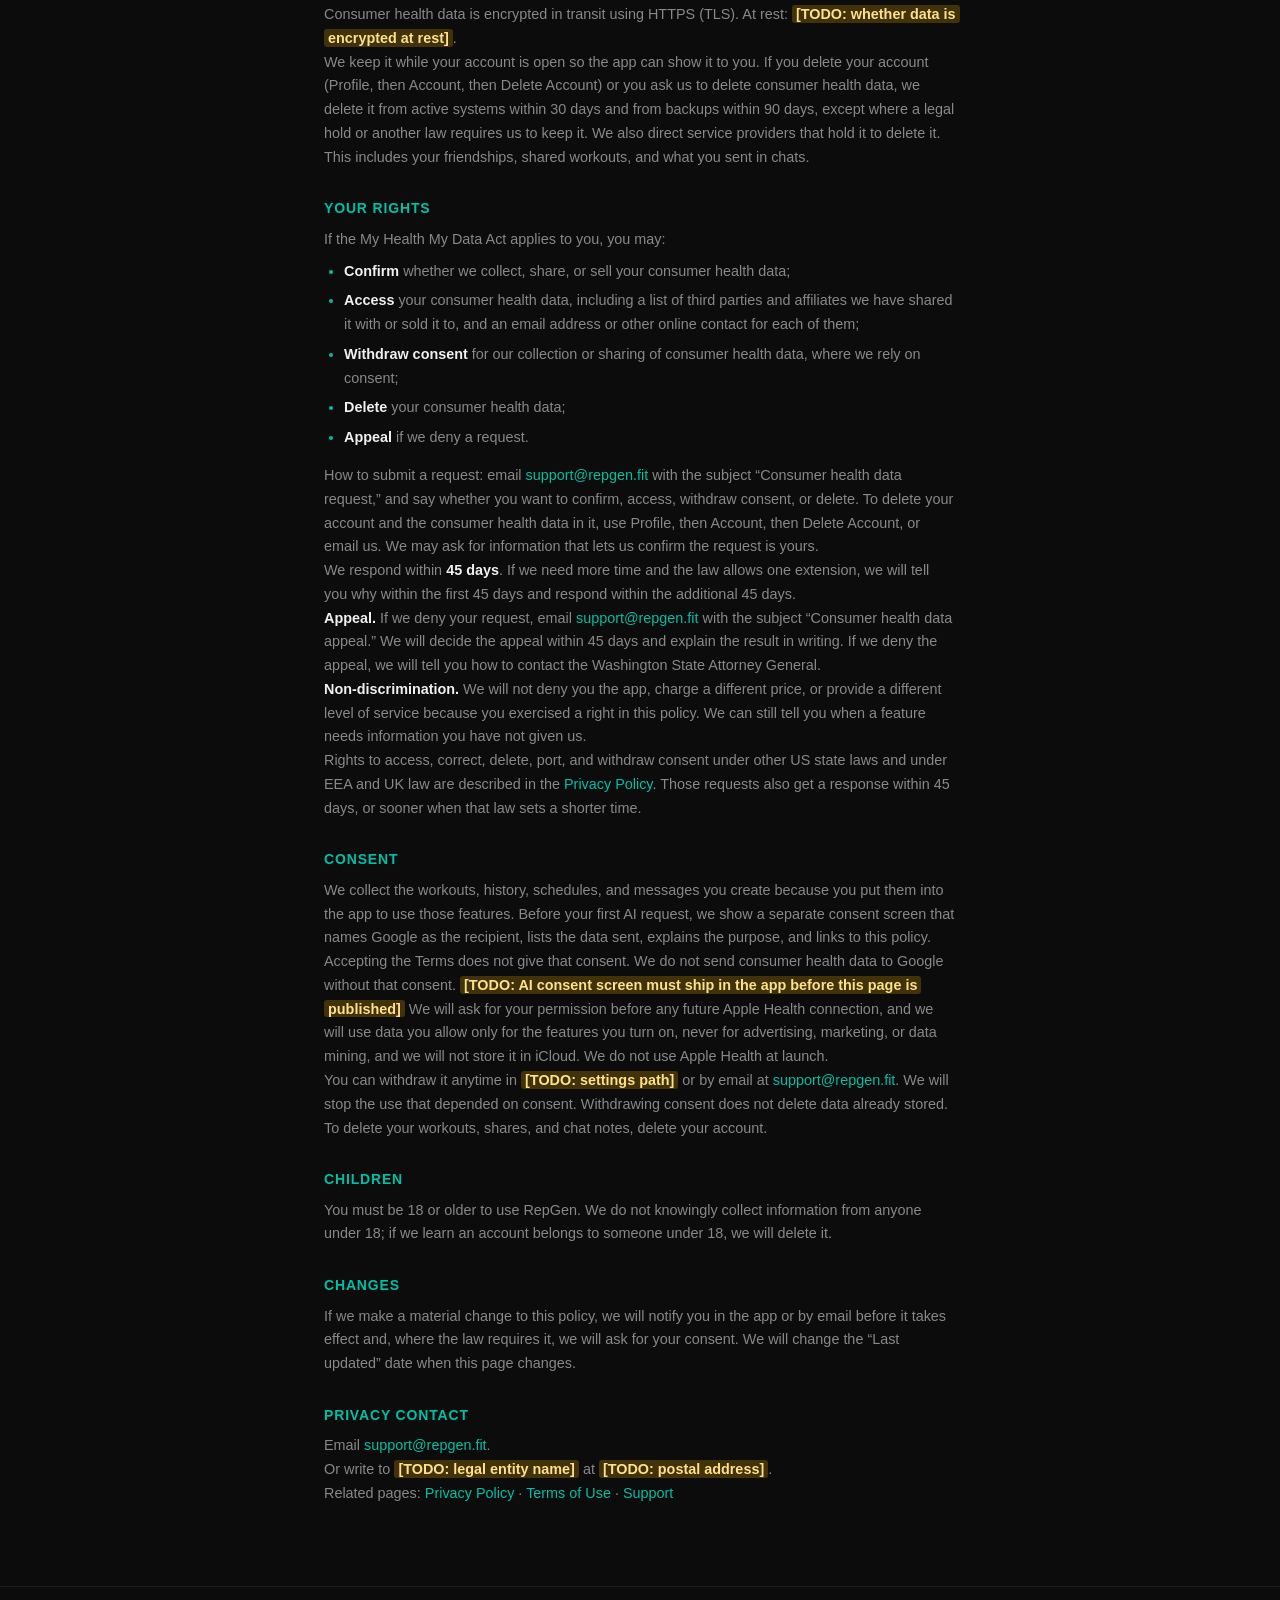
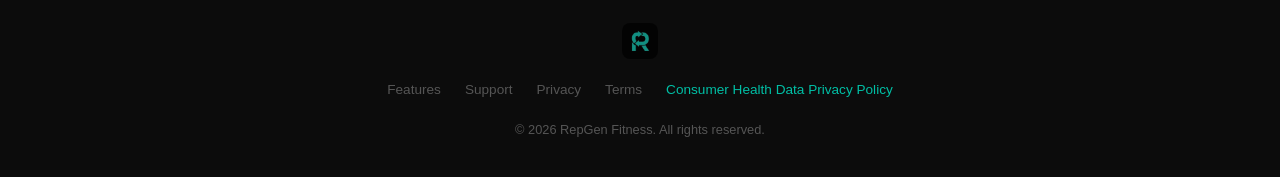
==== commit 6860880c: "Correct legal drafts to match sharing, deletion, and AI generation. Describe workout access instead " ====
--- a/health-data/index.html
+++ b/health-data/index.html
@@ -50,7 +50,7 @@
 
           <h2 id="who">Who we are</h2>
           <p>This is the consumer health data privacy policy of <span class="todo">[TODO: legal entity name]</span>, <span class="todo">[TODO: postal address]</span> (“RepGen,” “we,” “us”). Privacy contact: <a href="mailto:support@repgen.fit">support@repgen.fit</a>.</p>
-          <p>RepGen is an iPhone app for building workouts, generating an AI weekly plan, keeping workout history, sharing a workout with a friend you choose, and sending messages. It is not a medical device and it does not provide medical care.</p>
+          <p>RepGen is an iPhone app for building workouts, generating AI workouts on a schedule you set, keeping workout history, sharing a workout with a friend you choose, and sending messages. It is not a medical device and it does not provide medical care.</p>
           <p>Consumer health data, under the My Health My Data Act, is personal information that is linked or reasonably linkable to you and that identifies your past, present, or future physical or mental health status. In this app, that means the fitness information listed below. It does not mean we collect medical records.</p>
 
           <h2 id="categories">Categories we collect, and why</h2>
@@ -58,10 +58,10 @@
           <ul>
             <li><strong>Workouts you create.</strong> Name, exercises, sets, reps, rest, and notes. Used to store the workout and show it to you.</li>
             <li><strong>Workout history.</strong> Workouts you complete and when you complete them. Used to show your history and calendar.</li>
-            <li><strong>Plans and schedules.</strong> Weekly plans and the days you assign workouts. Used to show your plan.</li>
-            <li><strong>Goals and preferences you enter for planning.</strong> Used to build a plan you ask for.</li>
-            <li><strong>A workout another person shares with you,</strong> and the sender’s name or username. Used to deliver the copy you were sent.</li>
-            <li><strong>Information you submit to create or edit a workout</strong> after you consent, as described in the <a href="../privacy/#ai">Privacy Policy</a>. When you ask RepGen to create or edit a workout, we send Google the request you write, your workout preferences <span class="todo">[TODO: confirm fields, e.g. goals, days available, equipment, experience level]</span>, and the workout you ask it to edit. We do not send your messages, friend list, name, email, or account ID <span class="todo">[TODO: confirm no user ID in the payload]</span>. Avoid including medical details in AI requests. Used only to return the workout you requested.</li>
+            <li><strong>Schedules.</strong> The days you set for AI workouts. Used to show your schedule.</li>
+            <li><strong>Goals and preferences you enter for planning.</strong> Used when you ask for a workout.</li>
+            <li><strong>A workout another person shares with you,</strong> and the sender’s name or username. Used to give you access to that workout. Sharing does not create a separate copy.</li>
+            <li><strong>Information you submit to create a workout</strong> after you consent, as described in the <a href="../privacy/#ai">Privacy Policy</a>. When you ask RepGen to create a workout, we send Google the request you write and your workout settings (workout type, equipment, duration, and difficulty). For scheduled workouts we also send the names, dates, and short descriptions of your recent workouts from that schedule so the new one doesn’t repeat them. We do not send chat messages, friend data, your name, username, email, or account ID. Avoid including medical details in AI requests. Used only to return the workout you requested.</li>
             <li><strong>Messages you send or receive.</strong> Content, time, sender, and recipient. Used to deliver the message. A message may include health details you type.</li>
           </ul>
           <p>If you type a symptom, injury, condition, or similar detail into a note or goal field, we store that text as part of the workout or goal you saved. We do not ask for diagnoses, medications, or clinical records.</p>
@@ -73,7 +73,7 @@
             <li>The app, when it records a workout you mark complete or builds a calendar from what you entered.</li>
             <li>Another RepGen user, when they choose to share a workout with you.</li>
             <li>Other users, when you receive a message from them.</li>
-            <li>Google (Gemini API), when it returns a workout you asked it to create or edit. We do not send chat messages, friend data, or profile or account information. Google’s privacy policy is at <a href="https://policies.google.com/privacy">policies.google.com/privacy</a>. The Gemini API terms are at <a href="https://ai.google.dev/gemini-api/terms">ai.google.dev/gemini-api/terms</a>.</li>
+            <li>Google (Gemini API), when it returns a workout you asked it to create. Only workout creation requests are sent to Google. We do not send chat messages, friend data, your name, username, email, or account ID. Google’s privacy policy is at <a href="https://policies.google.com/privacy">policies.google.com/privacy</a>. The Gemini API terms are at <a href="https://ai.google.dev/gemini-api/terms">ai.google.dev/gemini-api/terms</a>.</li>
           </ul>
           <p>We do not collect this information from data brokers or from Apple Health at launch.</p>
 
@@ -81,21 +81,21 @@
           <p>We share these categories of consumer health data:</p>
           <ul>
             <li><strong>Workouts, history, plans, goals, notes, friend connections, messages, and push tokens</strong> are stored by MongoDB <span class="todo">[TODO: Atlas?]</span> so the app can run. Northflank hosts the API servers. Northflank’s privacy policy is at <a href="https://northflank.com/legal/privacy">northflank.com/legal/privacy</a>.</li>
-            <li><strong>Workout creation and editing</strong> with Google (Gemini API), and only after you consent. When you ask RepGen to create or edit a workout, we send Google the request you write, your workout preferences <span class="todo">[TODO: confirm fields, e.g. goals, days available, equipment, experience level]</span>, and the workout you ask it to edit. We do not send your messages, friend list, name, email, or account ID <span class="todo">[TODO: confirm no user ID in the payload]</span>. Avoid including medical details in AI requests. Under Google’s terms for its paid Gemini API service, Google does not use your requests or responses to improve its products; it processes them as our processor and keeps logs for a limited time for abuse detection and legal compliance. Google’s privacy policy is at <a href="https://policies.google.com/privacy">policies.google.com/privacy</a>. The Gemini API terms are at <a href="https://ai.google.dev/gemini-api/terms">ai.google.dev/gemini-api/terms</a>.</li>
-            <li><strong>The workout you choose to share</strong> (name, exercises, sets, reps, rest, and notes in that workout) with a friend you choose. Your name or username may be included as the source. That person keeps their copy if you later delete the workout or your account.</li>
-            <li><strong>Message content</strong> (and the time, sender, and recipient) with the people you message. A message may include health details you type. A recipient may keep a copy already delivered.</li>
-            <li><strong>Notification text</strong>, which can name a workout, with Expo push notification service <span class="todo">[TODO: if used]</span>. Expo receives the push token and the notification text.</li>
+            <li><strong>Workout creation</strong> with Google (Gemini API), and only after you consent. When you ask RepGen to create a workout, we send Google the request you write and your workout settings (workout type, equipment, duration, and difficulty). For scheduled workouts we also send the names, dates, and short descriptions of your recent workouts from that schedule so the new one doesn’t repeat them. We do not send chat messages, friend data, your name, username, email, or account ID. Avoid including medical details in AI requests. Under Google’s terms for its paid Gemini API service, Google does not use your requests or responses to improve its products; it processes them as our processor and keeps logs for a limited time for abuse detection and legal compliance. Google’s privacy policy is at <a href="https://policies.google.com/privacy">policies.google.com/privacy</a>. The Gemini API terms are at <a href="https://ai.google.dev/gemini-api/terms">ai.google.dev/gemini-api/terms</a>.</li>
+            <li><strong>The workout you choose to share</strong> (name, exercises, sets, reps, rest, and notes in that workout) with a friend you choose. Sharing gives that friend access to your workout. It does not create a separate copy. Your name or username may be included as the source. If you delete your account, your friends lose access to workouts you shared.</li>
+            <li><strong>Message content</strong> (and the time, sender, and recipient) with the person you message. Chats are one-to-one. A chat is a list of shared workouts, each with an optional note. A message may include health details you type. If you delete your account, the workouts and notes you sent in chats are deleted.</li>
+            <li><strong>Notification text</strong> with Firebase Cloud Messaging (Google). It receives a device push token and the notification text, which can name a workout and the friend who shared it. Notification text does not include message previews. Firebase’s privacy and security information is at <a href="https://firebase.google.com/support/privacy">firebase.google.com/support/privacy</a>.</li>
           </ul>
           <p>Our service providers process personal information under their service terms and data processing agreements, which limit them to providing services to us. Some providers, including Google and Apple, independently handle limited technical and account data under their own privacy policies.</p>
           <p>We do not sell consumer health data. We do not share it for targeted advertising or for data mining. There is no valid authorization on file for a sale, because we do not sell it. We would not sell consumer health data without a separate authorization that meets the My Health My Data Act, and we do not plan to sell it.</p>
           <p>Analytics or crash SDKs: <span class="todo">[TODO: analytics or crash SDKs, or "none"]</span>. Unless a named SDK is listed here, we do not send consumer health data to an analytics or crash SDK.</p>
           <p>Affiliates we share consumer health data with: <span class="todo">[TODO: affiliates, or "none"]</span>.</p>
-          <p>Apple (Sign in with Apple and in-app purchase) shares a unique Apple user ID, and optionally your name and email or a private relay email, with us through Firebase Authentication. Firebase Authentication (Google) receives your email or relay email, your name if given, the Apple user ID or token, the Firebase UID, your IP address, and device info. Firebase’s privacy and security information is at <a href="https://firebase.google.com/support/privacy">firebase.google.com/support/privacy</a>. RevenueCat receives account and subscription information so the app can tell whether a subscription is active. Its SDK collects device identifiers and an IP address to validate purchases. RevenueCat’s privacy policy is at <a href="https://www.revenuecat.com/privacy">revenuecat.com/privacy</a>. If you turn on reminders, Expo push notification service <span class="todo">[TODO: if used]</span> receives the push token and the notification text, which can name a workout. Apple Push Notification service delivers the notification on iPhone. We do not use a geofence around any health-care facility, and we do not draw a boundary around a facility to send messages, serve ads, or collect data.</p>
+          <p>Apple (Sign in with Apple and in-app purchase) shares a unique Apple user ID, and optionally your name and email or a private relay email, with us through Firebase Authentication. Firebase Authentication (Google) receives your email or relay email, your name if given, the Apple user ID or token, the Firebase UID, your IP address, and device info. Firebase’s privacy and security information is at <a href="https://firebase.google.com/support/privacy">firebase.google.com/support/privacy</a>. RevenueCat receives account and subscription information so the app can tell whether a subscription is active. Its SDK collects device identifiers and an IP address to validate purchases. RevenueCat’s privacy policy is at <a href="https://www.revenuecat.com/privacy">revenuecat.com/privacy</a>. If you turn on reminders, Firebase Cloud Messaging (Google) receives a device push token and the notification text, which can name a workout and the friend who shared it. Notification text does not include message previews. We do not use a geofence around any health-care facility, and we do not draw a boundary around a facility to send messages, serve ads, or collect data.</p>
           <p>We may disclose consumer health data if the law requires it, or to protect someone’s safety or our rights. We will not expand sharing to a new purpose without notice and, where the law requires it, your consent.</p>
 
           <h2 id="security">Security and retention</h2>
           <p>Consumer health data is encrypted in transit using HTTPS (TLS). At rest: <span class="todo">[TODO: whether data is encrypted at rest]</span>.</p>
-          <p>We keep it while your account is open so the app can show it to you. If you delete your account (Settings, then Account, then Delete Account) or you ask us to delete consumer health data, we delete it from active systems within 30 days and from backups within 90 days, except where a legal hold or another law requires us to keep it. We also direct service providers that hold it to delete it. A copy a friend already received stays with that friend.</p>
+          <p>We keep it while your account is open so the app can show it to you. If you delete your account (Profile, then Account, then Delete Account) or you ask us to delete consumer health data, we delete it from active systems within 30 days and from backups within 90 days, except where a legal hold or another law requires us to keep it. We also direct service providers that hold it to delete it. This includes your friendships, shared workouts, and what you sent in chats.</p>
 
           <h2 id="rights">Your rights</h2>
           <p>If the My Health My Data Act applies to you, you may:</p>
@@ -106,15 +106,15 @@
             <li><strong>Delete</strong> your consumer health data;</li>
             <li><strong>Appeal</strong> if we deny a request.</li>
           </ul>
-          <p>How to submit a request: email <a href="mailto:support@repgen.fit">support@repgen.fit</a> with the subject “Consumer health data request,” and say whether you want to confirm, access, withdraw consent, or delete. To delete your account and the consumer health data in it, use Settings, then Account, then Delete Account, or email us. We may ask for information that lets us confirm the request is yours.</p>
+          <p>How to submit a request: email <a href="mailto:support@repgen.fit">support@repgen.fit</a> with the subject “Consumer health data request,” and say whether you want to confirm, access, withdraw consent, or delete. To delete your account and the consumer health data in it, use Profile, then Account, then Delete Account, or email us. We may ask for information that lets us confirm the request is yours.</p>
           <p>We respond within <strong>45 days</strong>. If we need more time and the law allows one extension, we will tell you why within the first 45 days and respond within the additional 45 days.</p>
           <p><strong>Appeal.</strong> If we deny your request, email <a href="mailto:support@repgen.fit">support@repgen.fit</a> with the subject “Consumer health data appeal.” We will decide the appeal within 45 days and explain the result in writing. If we deny the appeal, we will tell you how to contact the Washington State Attorney General.</p>
           <p><strong>Non-discrimination.</strong> We will not deny you the app, charge a different price, or provide a different level of service because you exercised a right in this policy. We can still tell you when a feature needs information you have not given us.</p>
           <p>Rights to access, correct, delete, port, and withdraw consent under other US state laws and under EEA and UK law are described in the <a href="../privacy/#rights">Privacy Policy</a>. Those requests also get a response within 45 days, or sooner when that law sets a shorter time.</p>
 
           <h2 id="consent">Consent</h2>
-          <p>We collect the workouts, history, plans, and messages you create because you put them into the app to use those features. Before your first AI request, we show a separate consent screen that names Google as the recipient, lists the data sent, explains the purpose, and links to this policy. Accepting the Terms does not give that consent. We do not send consumer health data to Google without that consent. We will ask for your permission before any future Apple Health connection, and we will use data you allow only for the features you turn on, never for advertising, marketing, or data mining, and we will not store it in iCloud. We do not use Apple Health at launch.</p>
-          <p>You can withdraw it anytime in <span class="todo">[TODO: settings path]</span> or by email at <a href="mailto:support@repgen.fit">support@repgen.fit</a>. We will stop the use that depended on consent. Withdrawal does not erase a copy a friend already received, including a message already delivered. You can also delete your account.</p>
+          <p>We collect the workouts, history, schedules, and messages you create because you put them into the app to use those features. Before your first AI request, we show a separate consent screen that names Google as the recipient, lists the data sent, explains the purpose, and links to this policy. Accepting the Terms does not give that consent. We do not send consumer health data to Google without that consent. <span class="todo">[TODO: AI consent screen must ship in the app before this page is published]</span> We will ask for your permission before any future Apple Health connection, and we will use data you allow only for the features you turn on, never for advertising, marketing, or data mining, and we will not store it in iCloud. We do not use Apple Health at launch.</p>
+          <p>You can withdraw it anytime in <span class="todo">[TODO: settings path]</span> or by email at <a href="mailto:support@repgen.fit">support@repgen.fit</a>. We will stop the use that depended on consent. Withdrawing consent does not delete data already stored. To delete your workouts, shares, and chat notes, delete your account.</p>
 
           <h2 id="children">Children</h2>
           <p>You must be 18 or older to use RepGen. We do not knowingly collect information from anyone under 18; if we learn an account belongs to someone under 18, we will delete it.</p>
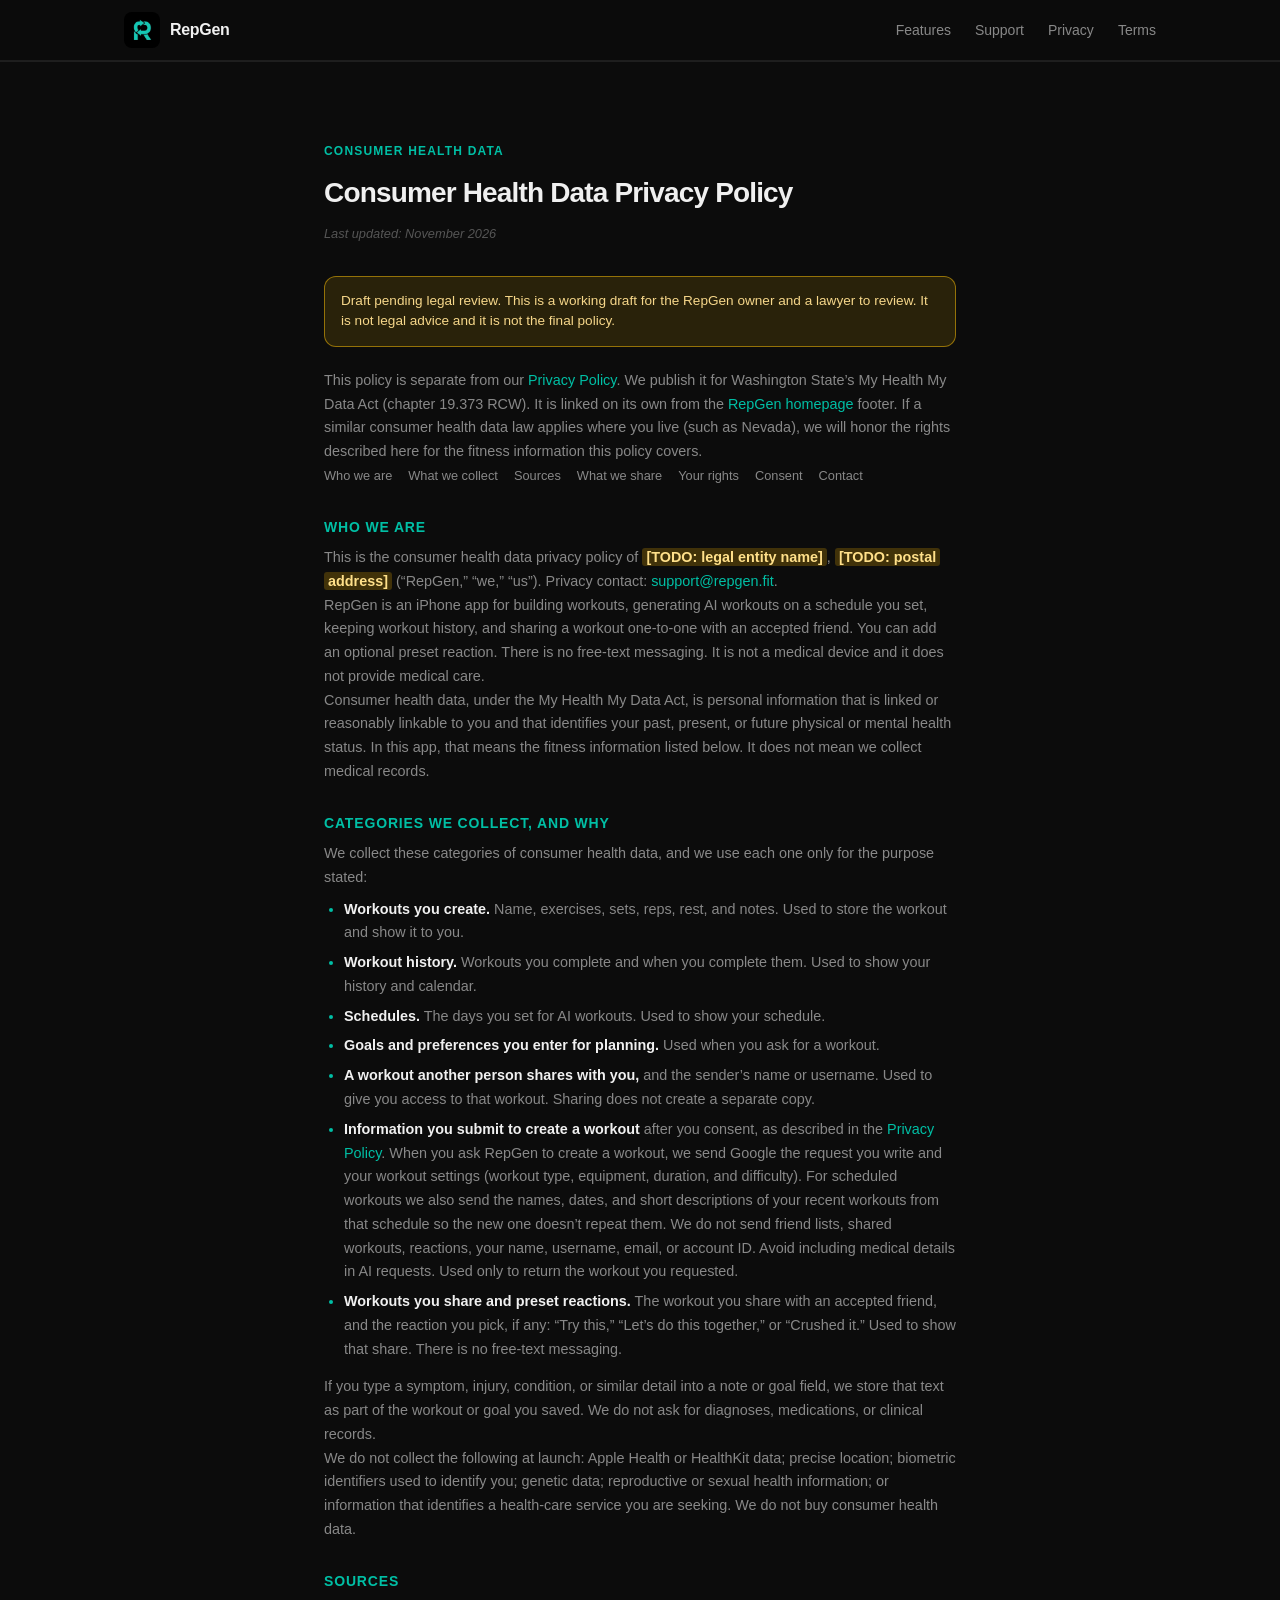
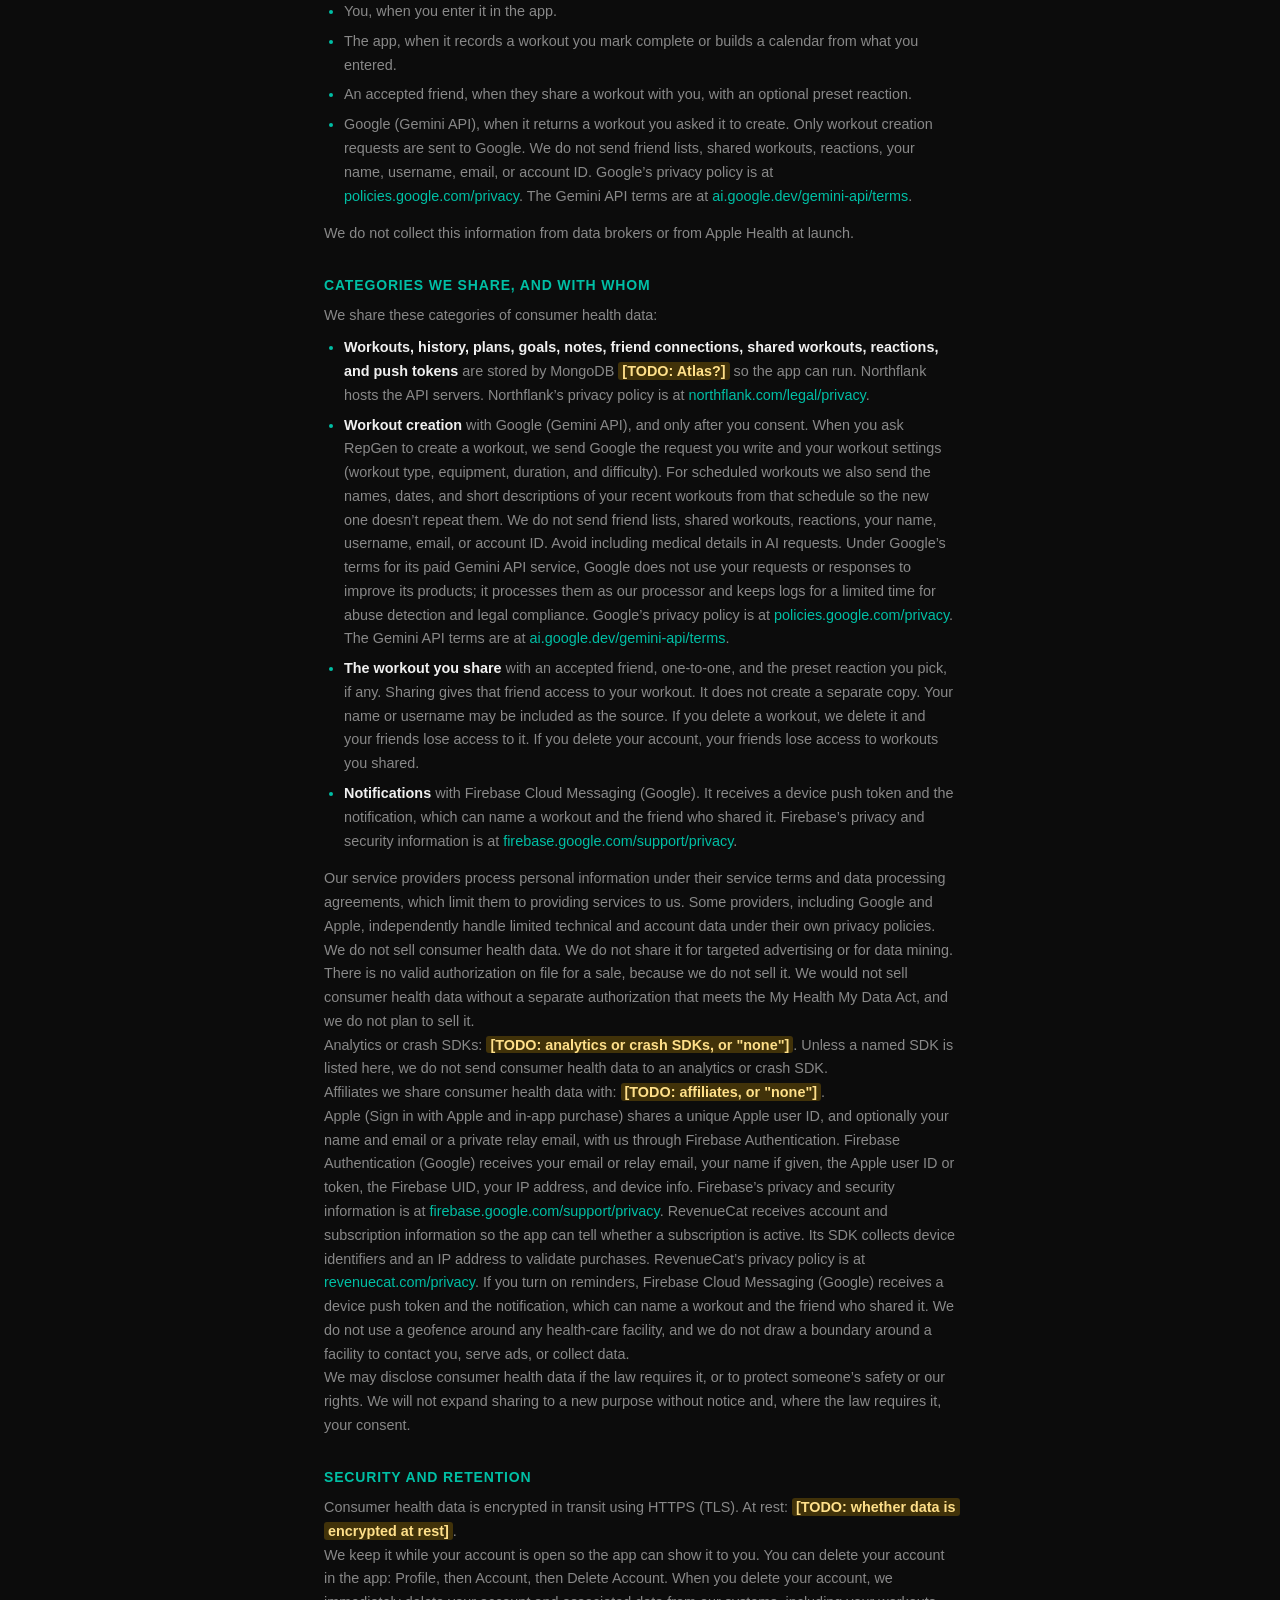
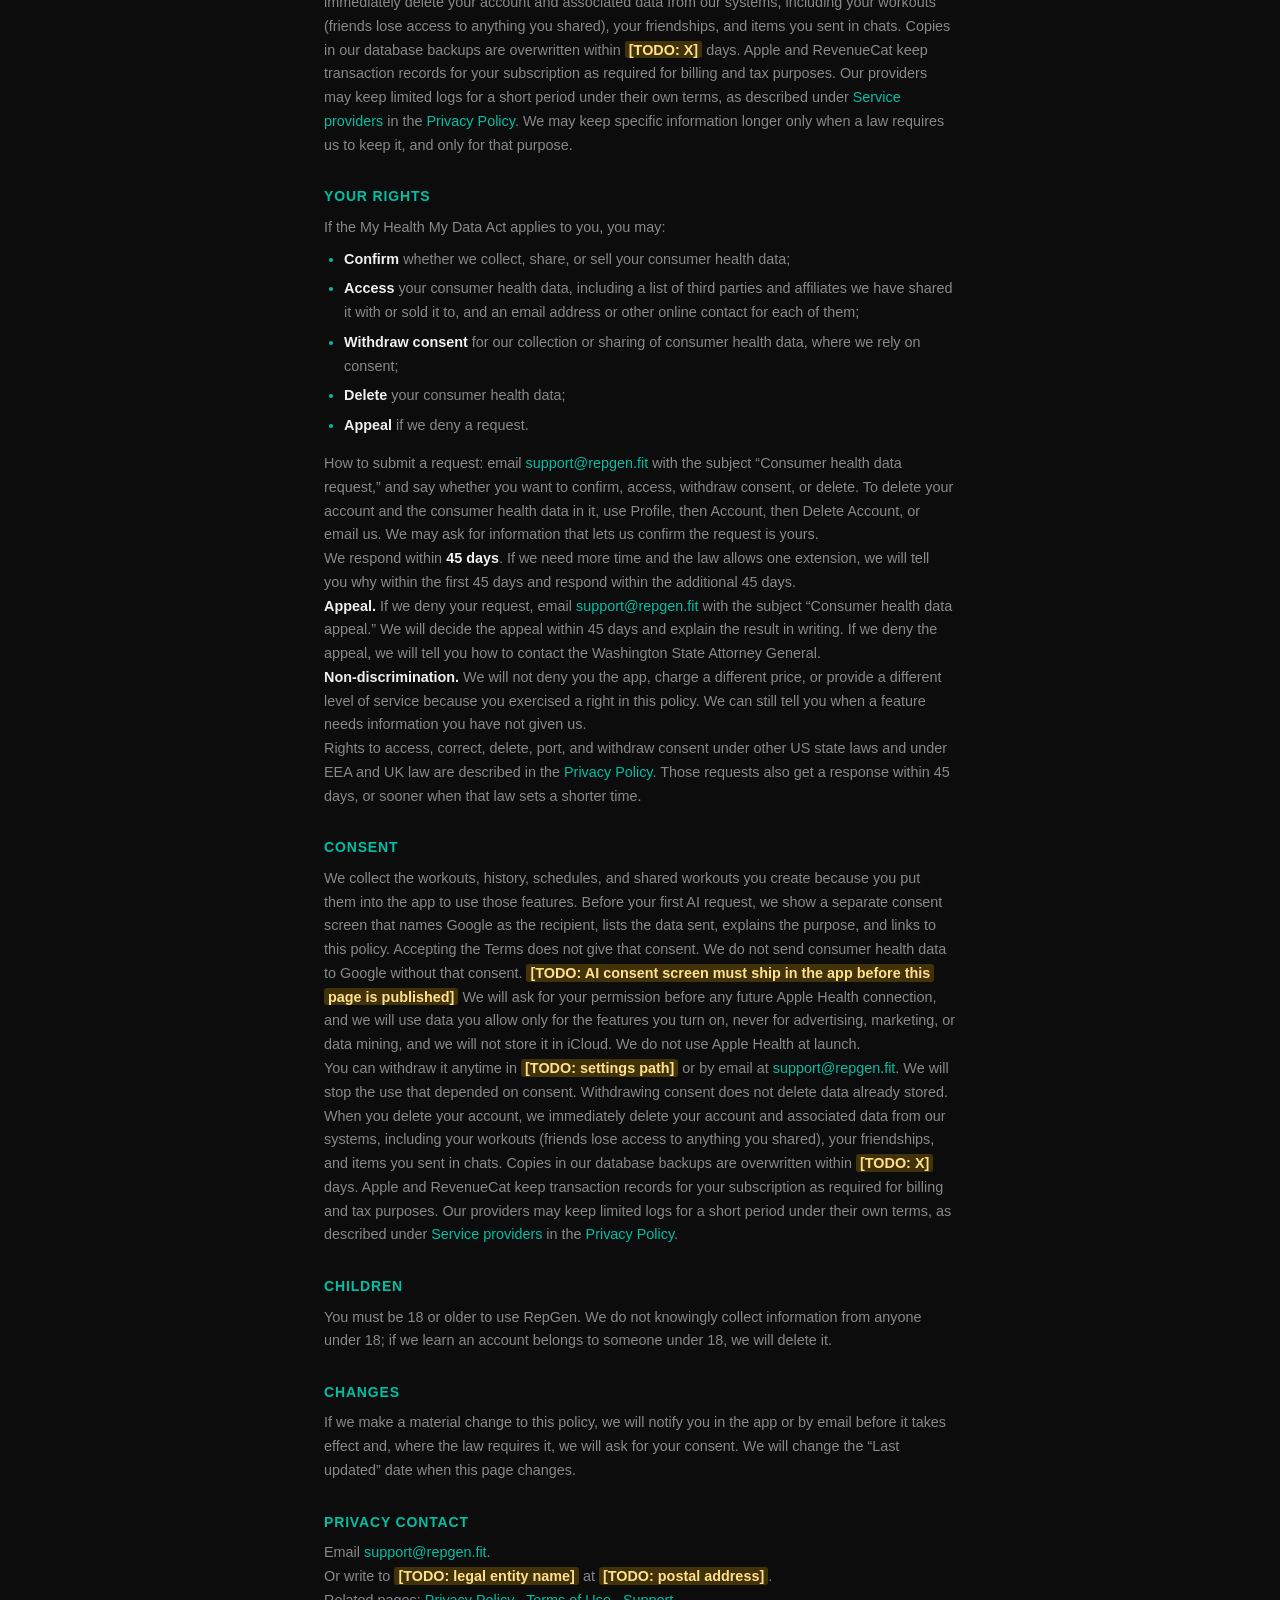
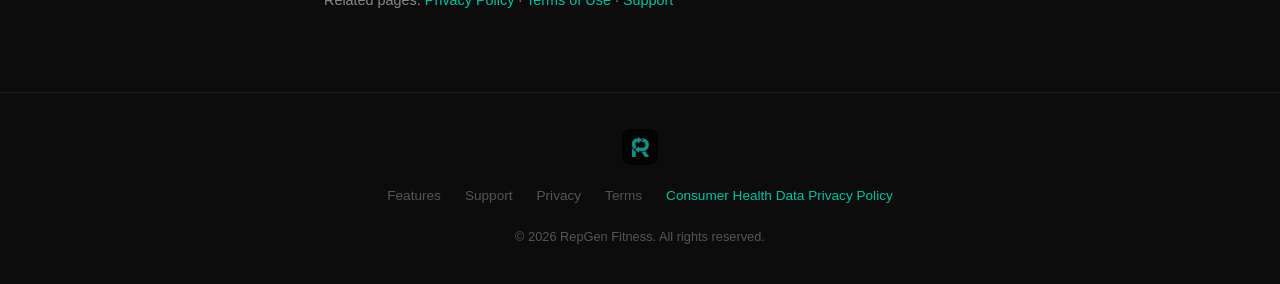
==== commit a0336d24: "Describe friends-only workout sharing and immediate account deletion. Replace free-text chat with pr" ====
--- a/health-data/index.html
+++ b/health-data/index.html
@@ -50,7 +50,7 @@
 
           <h2 id="who">Who we are</h2>
           <p>This is the consumer health data privacy policy of <span class="todo">[TODO: legal entity name]</span>, <span class="todo">[TODO: postal address]</span> (“RepGen,” “we,” “us”). Privacy contact: <a href="mailto:support@repgen.fit">support@repgen.fit</a>.</p>
-          <p>RepGen is an iPhone app for building workouts, generating AI workouts on a schedule you set, keeping workout history, sharing a workout with a friend you choose, and sending messages. It is not a medical device and it does not provide medical care.</p>
+          <p>RepGen is an iPhone app for building workouts, generating AI workouts on a schedule you set, keeping workout history, and sharing a workout one-to-one with an accepted friend. You can add an optional preset reaction. There is no free-text messaging. It is not a medical device and it does not provide medical care.</p>
           <p>Consumer health data, under the My Health My Data Act, is personal information that is linked or reasonably linkable to you and that identifies your past, present, or future physical or mental health status. In this app, that means the fitness information listed below. It does not mean we collect medical records.</p>
 
           <h2 id="categories">Categories we collect, and why</h2>
@@ -61,8 +61,8 @@
             <li><strong>Schedules.</strong> The days you set for AI workouts. Used to show your schedule.</li>
             <li><strong>Goals and preferences you enter for planning.</strong> Used when you ask for a workout.</li>
             <li><strong>A workout another person shares with you,</strong> and the sender’s name or username. Used to give you access to that workout. Sharing does not create a separate copy.</li>
-            <li><strong>Information you submit to create a workout</strong> after you consent, as described in the <a href="../privacy/#ai">Privacy Policy</a>. When you ask RepGen to create a workout, we send Google the request you write and your workout settings (workout type, equipment, duration, and difficulty). For scheduled workouts we also send the names, dates, and short descriptions of your recent workouts from that schedule so the new one doesn’t repeat them. We do not send chat messages, friend data, your name, username, email, or account ID. Avoid including medical details in AI requests. Used only to return the workout you requested.</li>
-            <li><strong>Messages you send or receive.</strong> Content, time, sender, and recipient. Used to deliver the message. A message may include health details you type.</li>
+            <li><strong>Information you submit to create a workout</strong> after you consent, as described in the <a href="../privacy/#ai">Privacy Policy</a>. When you ask RepGen to create a workout, we send Google the request you write and your workout settings (workout type, equipment, duration, and difficulty). For scheduled workouts we also send the names, dates, and short descriptions of your recent workouts from that schedule so the new one doesn’t repeat them. We do not send friend lists, shared workouts, reactions, your name, username, email, or account ID. Avoid including medical details in AI requests. Used only to return the workout you requested.</li>
+            <li><strong>Workouts you share and preset reactions.</strong> The workout you share with an accepted friend, and the reaction you pick, if any: “Try this,” “Let’s do this together,” or “Crushed it.” Used to show that share. There is no free-text messaging.</li>
           </ul>
           <p>If you type a symptom, injury, condition, or similar detail into a note or goal field, we store that text as part of the workout or goal you saved. We do not ask for diagnoses, medications, or clinical records.</p>
           <p>We do not collect the following at launch: Apple Health or HealthKit data; precise location; biometric identifiers used to identify you; genetic data; reproductive or sexual health information; or information that identifies a health-care service you are seeking. We do not buy consumer health data.</p>
@@ -71,31 +71,29 @@
           <ul>
             <li>You, when you enter it in the app.</li>
             <li>The app, when it records a workout you mark complete or builds a calendar from what you entered.</li>
-            <li>Another RepGen user, when they choose to share a workout with you.</li>
-            <li>Other users, when you receive a message from them.</li>
-            <li>Google (Gemini API), when it returns a workout you asked it to create. Only workout creation requests are sent to Google. We do not send chat messages, friend data, your name, username, email, or account ID. Google’s privacy policy is at <a href="https://policies.google.com/privacy">policies.google.com/privacy</a>. The Gemini API terms are at <a href="https://ai.google.dev/gemini-api/terms">ai.google.dev/gemini-api/terms</a>.</li>
+            <li>An accepted friend, when they share a workout with you, with an optional preset reaction.</li>
+            <li>Google (Gemini API), when it returns a workout you asked it to create. Only workout creation requests are sent to Google. We do not send friend lists, shared workouts, reactions, your name, username, email, or account ID. Google’s privacy policy is at <a href="https://policies.google.com/privacy">policies.google.com/privacy</a>. The Gemini API terms are at <a href="https://ai.google.dev/gemini-api/terms">ai.google.dev/gemini-api/terms</a>.</li>
           </ul>
           <p>We do not collect this information from data brokers or from Apple Health at launch.</p>
 
           <h2 id="share">Categories we share, and with whom</h2>
           <p>We share these categories of consumer health data:</p>
           <ul>
-            <li><strong>Workouts, history, plans, goals, notes, friend connections, messages, and push tokens</strong> are stored by MongoDB <span class="todo">[TODO: Atlas?]</span> so the app can run. Northflank hosts the API servers. Northflank’s privacy policy is at <a href="https://northflank.com/legal/privacy">northflank.com/legal/privacy</a>.</li>
-            <li><strong>Workout creation</strong> with Google (Gemini API), and only after you consent. When you ask RepGen to create a workout, we send Google the request you write and your workout settings (workout type, equipment, duration, and difficulty). For scheduled workouts we also send the names, dates, and short descriptions of your recent workouts from that schedule so the new one doesn’t repeat them. We do not send chat messages, friend data, your name, username, email, or account ID. Avoid including medical details in AI requests. Under Google’s terms for its paid Gemini API service, Google does not use your requests or responses to improve its products; it processes them as our processor and keeps logs for a limited time for abuse detection and legal compliance. Google’s privacy policy is at <a href="https://policies.google.com/privacy">policies.google.com/privacy</a>. The Gemini API terms are at <a href="https://ai.google.dev/gemini-api/terms">ai.google.dev/gemini-api/terms</a>.</li>
-            <li><strong>The workout you choose to share</strong> (name, exercises, sets, reps, rest, and notes in that workout) with a friend you choose. Sharing gives that friend access to your workout. It does not create a separate copy. Your name or username may be included as the source. If you delete your account, your friends lose access to workouts you shared.</li>
-            <li><strong>Message content</strong> (and the time, sender, and recipient) with the person you message. Chats are one-to-one. A chat is a list of shared workouts, each with an optional note. A message may include health details you type. If you delete your account, the workouts and notes you sent in chats are deleted.</li>
-            <li><strong>Notification text</strong> with Firebase Cloud Messaging (Google). It receives a device push token and the notification text, which can name a workout and the friend who shared it. Notification text does not include message previews. Firebase’s privacy and security information is at <a href="https://firebase.google.com/support/privacy">firebase.google.com/support/privacy</a>.</li>
+            <li><strong>Workouts, history, plans, goals, notes, friend connections, shared workouts, reactions, and push tokens</strong> are stored by MongoDB <span class="todo">[TODO: Atlas?]</span> so the app can run. Northflank hosts the API servers. Northflank’s privacy policy is at <a href="https://northflank.com/legal/privacy">northflank.com/legal/privacy</a>.</li>
+            <li><strong>Workout creation</strong> with Google (Gemini API), and only after you consent. When you ask RepGen to create a workout, we send Google the request you write and your workout settings (workout type, equipment, duration, and difficulty). For scheduled workouts we also send the names, dates, and short descriptions of your recent workouts from that schedule so the new one doesn’t repeat them. We do not send friend lists, shared workouts, reactions, your name, username, email, or account ID. Avoid including medical details in AI requests. Under Google’s terms for its paid Gemini API service, Google does not use your requests or responses to improve its products; it processes them as our processor and keeps logs for a limited time for abuse detection and legal compliance. Google’s privacy policy is at <a href="https://policies.google.com/privacy">policies.google.com/privacy</a>. The Gemini API terms are at <a href="https://ai.google.dev/gemini-api/terms">ai.google.dev/gemini-api/terms</a>.</li>
+            <li><strong>The workout you share</strong> with an accepted friend, one-to-one, and the preset reaction you pick, if any. Sharing gives that friend access to your workout. It does not create a separate copy. Your name or username may be included as the source. If you delete a workout, we delete it and your friends lose access to it. If you delete your account, your friends lose access to workouts you shared.</li>
+            <li><strong>Notifications</strong> with Firebase Cloud Messaging (Google). It receives a device push token and the notification, which can name a workout and the friend who shared it. Firebase’s privacy and security information is at <a href="https://firebase.google.com/support/privacy">firebase.google.com/support/privacy</a>.</li>
           </ul>
           <p>Our service providers process personal information under their service terms and data processing agreements, which limit them to providing services to us. Some providers, including Google and Apple, independently handle limited technical and account data under their own privacy policies.</p>
           <p>We do not sell consumer health data. We do not share it for targeted advertising or for data mining. There is no valid authorization on file for a sale, because we do not sell it. We would not sell consumer health data without a separate authorization that meets the My Health My Data Act, and we do not plan to sell it.</p>
           <p>Analytics or crash SDKs: <span class="todo">[TODO: analytics or crash SDKs, or "none"]</span>. Unless a named SDK is listed here, we do not send consumer health data to an analytics or crash SDK.</p>
           <p>Affiliates we share consumer health data with: <span class="todo">[TODO: affiliates, or "none"]</span>.</p>
-          <p>Apple (Sign in with Apple and in-app purchase) shares a unique Apple user ID, and optionally your name and email or a private relay email, with us through Firebase Authentication. Firebase Authentication (Google) receives your email or relay email, your name if given, the Apple user ID or token, the Firebase UID, your IP address, and device info. Firebase’s privacy and security information is at <a href="https://firebase.google.com/support/privacy">firebase.google.com/support/privacy</a>. RevenueCat receives account and subscription information so the app can tell whether a subscription is active. Its SDK collects device identifiers and an IP address to validate purchases. RevenueCat’s privacy policy is at <a href="https://www.revenuecat.com/privacy">revenuecat.com/privacy</a>. If you turn on reminders, Firebase Cloud Messaging (Google) receives a device push token and the notification text, which can name a workout and the friend who shared it. Notification text does not include message previews. We do not use a geofence around any health-care facility, and we do not draw a boundary around a facility to send messages, serve ads, or collect data.</p>
+          <p>Apple (Sign in with Apple and in-app purchase) shares a unique Apple user ID, and optionally your name and email or a private relay email, with us through Firebase Authentication. Firebase Authentication (Google) receives your email or relay email, your name if given, the Apple user ID or token, the Firebase UID, your IP address, and device info. Firebase’s privacy and security information is at <a href="https://firebase.google.com/support/privacy">firebase.google.com/support/privacy</a>. RevenueCat receives account and subscription information so the app can tell whether a subscription is active. Its SDK collects device identifiers and an IP address to validate purchases. RevenueCat’s privacy policy is at <a href="https://www.revenuecat.com/privacy">revenuecat.com/privacy</a>. If you turn on reminders, Firebase Cloud Messaging (Google) receives a device push token and the notification, which can name a workout and the friend who shared it. We do not use a geofence around any health-care facility, and we do not draw a boundary around a facility to contact you, serve ads, or collect data.</p>
           <p>We may disclose consumer health data if the law requires it, or to protect someone’s safety or our rights. We will not expand sharing to a new purpose without notice and, where the law requires it, your consent.</p>
 
           <h2 id="security">Security and retention</h2>
           <p>Consumer health data is encrypted in transit using HTTPS (TLS). At rest: <span class="todo">[TODO: whether data is encrypted at rest]</span>.</p>
-          <p>We keep it while your account is open so the app can show it to you. If you delete your account (Profile, then Account, then Delete Account) or you ask us to delete consumer health data, we delete it from active systems within 30 days and from backups within 90 days, except where a legal hold or another law requires us to keep it. We also direct service providers that hold it to delete it. This includes your friendships, shared workouts, and what you sent in chats.</p>
+          <p>We keep it while your account is open so the app can show it to you. You can delete your account in the app: Profile, then Account, then Delete Account. When you delete your account, we immediately delete your account and associated data from our systems, including your workouts (friends lose access to anything you shared), your friendships, and items you sent in chats. Copies in our database backups are overwritten within <span class="todo">[TODO: X]</span> days. Apple and RevenueCat keep transaction records for your subscription as required for billing and tax purposes. Our providers may keep limited logs for a short period under their own terms, as described under <a href="../privacy/#providers">Service providers</a> in the <a href="../privacy/">Privacy Policy</a>. We may keep specific information longer only when a law requires us to keep it, and only for that purpose.</p>
 
           <h2 id="rights">Your rights</h2>
           <p>If the My Health My Data Act applies to you, you may:</p>
@@ -113,8 +111,8 @@
           <p>Rights to access, correct, delete, port, and withdraw consent under other US state laws and under EEA and UK law are described in the <a href="../privacy/#rights">Privacy Policy</a>. Those requests also get a response within 45 days, or sooner when that law sets a shorter time.</p>
 
           <h2 id="consent">Consent</h2>
-          <p>We collect the workouts, history, schedules, and messages you create because you put them into the app to use those features. Before your first AI request, we show a separate consent screen that names Google as the recipient, lists the data sent, explains the purpose, and links to this policy. Accepting the Terms does not give that consent. We do not send consumer health data to Google without that consent. <span class="todo">[TODO: AI consent screen must ship in the app before this page is published]</span> We will ask for your permission before any future Apple Health connection, and we will use data you allow only for the features you turn on, never for advertising, marketing, or data mining, and we will not store it in iCloud. We do not use Apple Health at launch.</p>
-          <p>You can withdraw it anytime in <span class="todo">[TODO: settings path]</span> or by email at <a href="mailto:support@repgen.fit">support@repgen.fit</a>. We will stop the use that depended on consent. Withdrawing consent does not delete data already stored. To delete your workouts, shares, and chat notes, delete your account.</p>
+          <p>We collect the workouts, history, schedules, and shared workouts you create because you put them into the app to use those features. Before your first AI request, we show a separate consent screen that names Google as the recipient, lists the data sent, explains the purpose, and links to this policy. Accepting the Terms does not give that consent. We do not send consumer health data to Google without that consent. <span class="todo">[TODO: AI consent screen must ship in the app before this page is published]</span> We will ask for your permission before any future Apple Health connection, and we will use data you allow only for the features you turn on, never for advertising, marketing, or data mining, and we will not store it in iCloud. We do not use Apple Health at launch.</p>
+          <p>You can withdraw it anytime in <span class="todo">[TODO: settings path]</span> or by email at <a href="mailto:support@repgen.fit">support@repgen.fit</a>. We will stop the use that depended on consent. Withdrawing consent does not delete data already stored. When you delete your account, we immediately delete your account and associated data from our systems, including your workouts (friends lose access to anything you shared), your friendships, and items you sent in chats. Copies in our database backups are overwritten within <span class="todo">[TODO: X]</span> days. Apple and RevenueCat keep transaction records for your subscription as required for billing and tax purposes. Our providers may keep limited logs for a short period under their own terms, as described under <a href="../privacy/#providers">Service providers</a> in the <a href="../privacy/">Privacy Policy</a>.</p>
 
           <h2 id="children">Children</h2>
           <p>You must be 18 or older to use RepGen. We do not knowingly collect information from anyone under 18; if we learn an account belongs to someone under 18, we will delete it.</p>
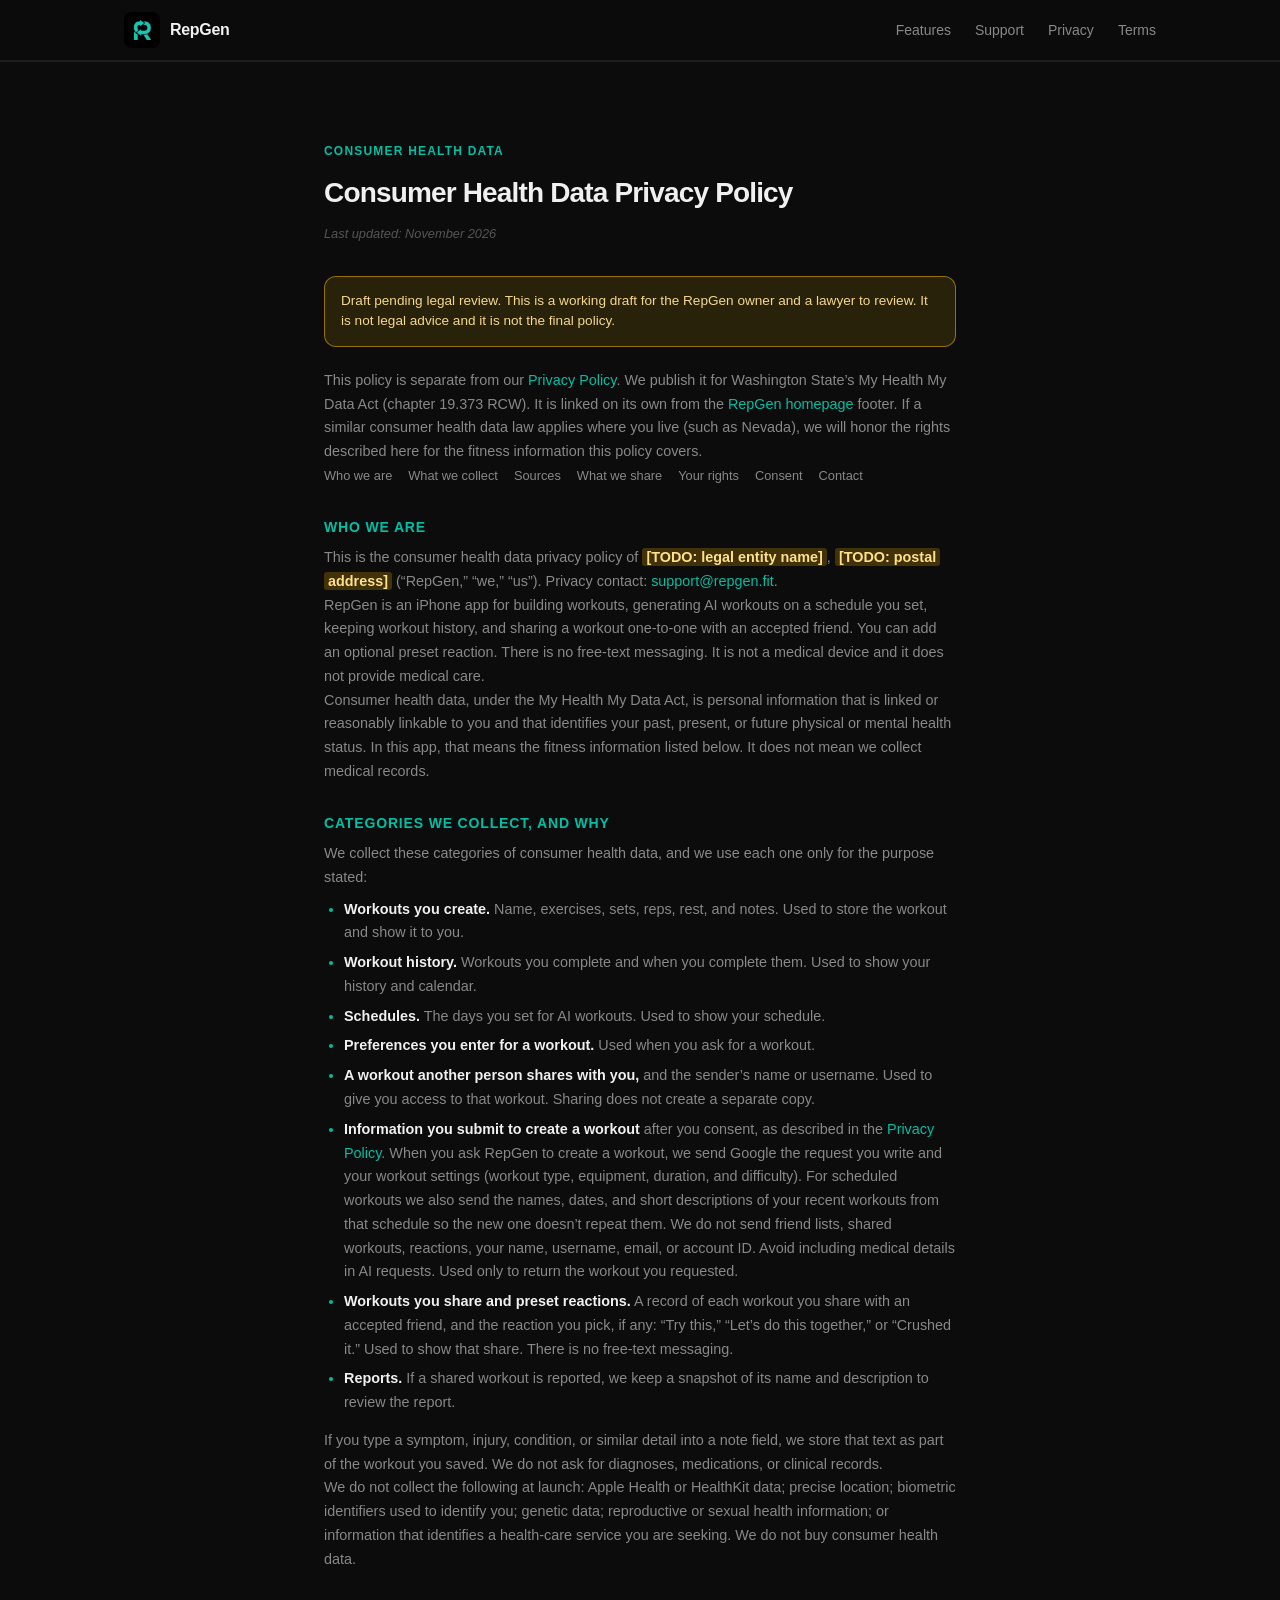
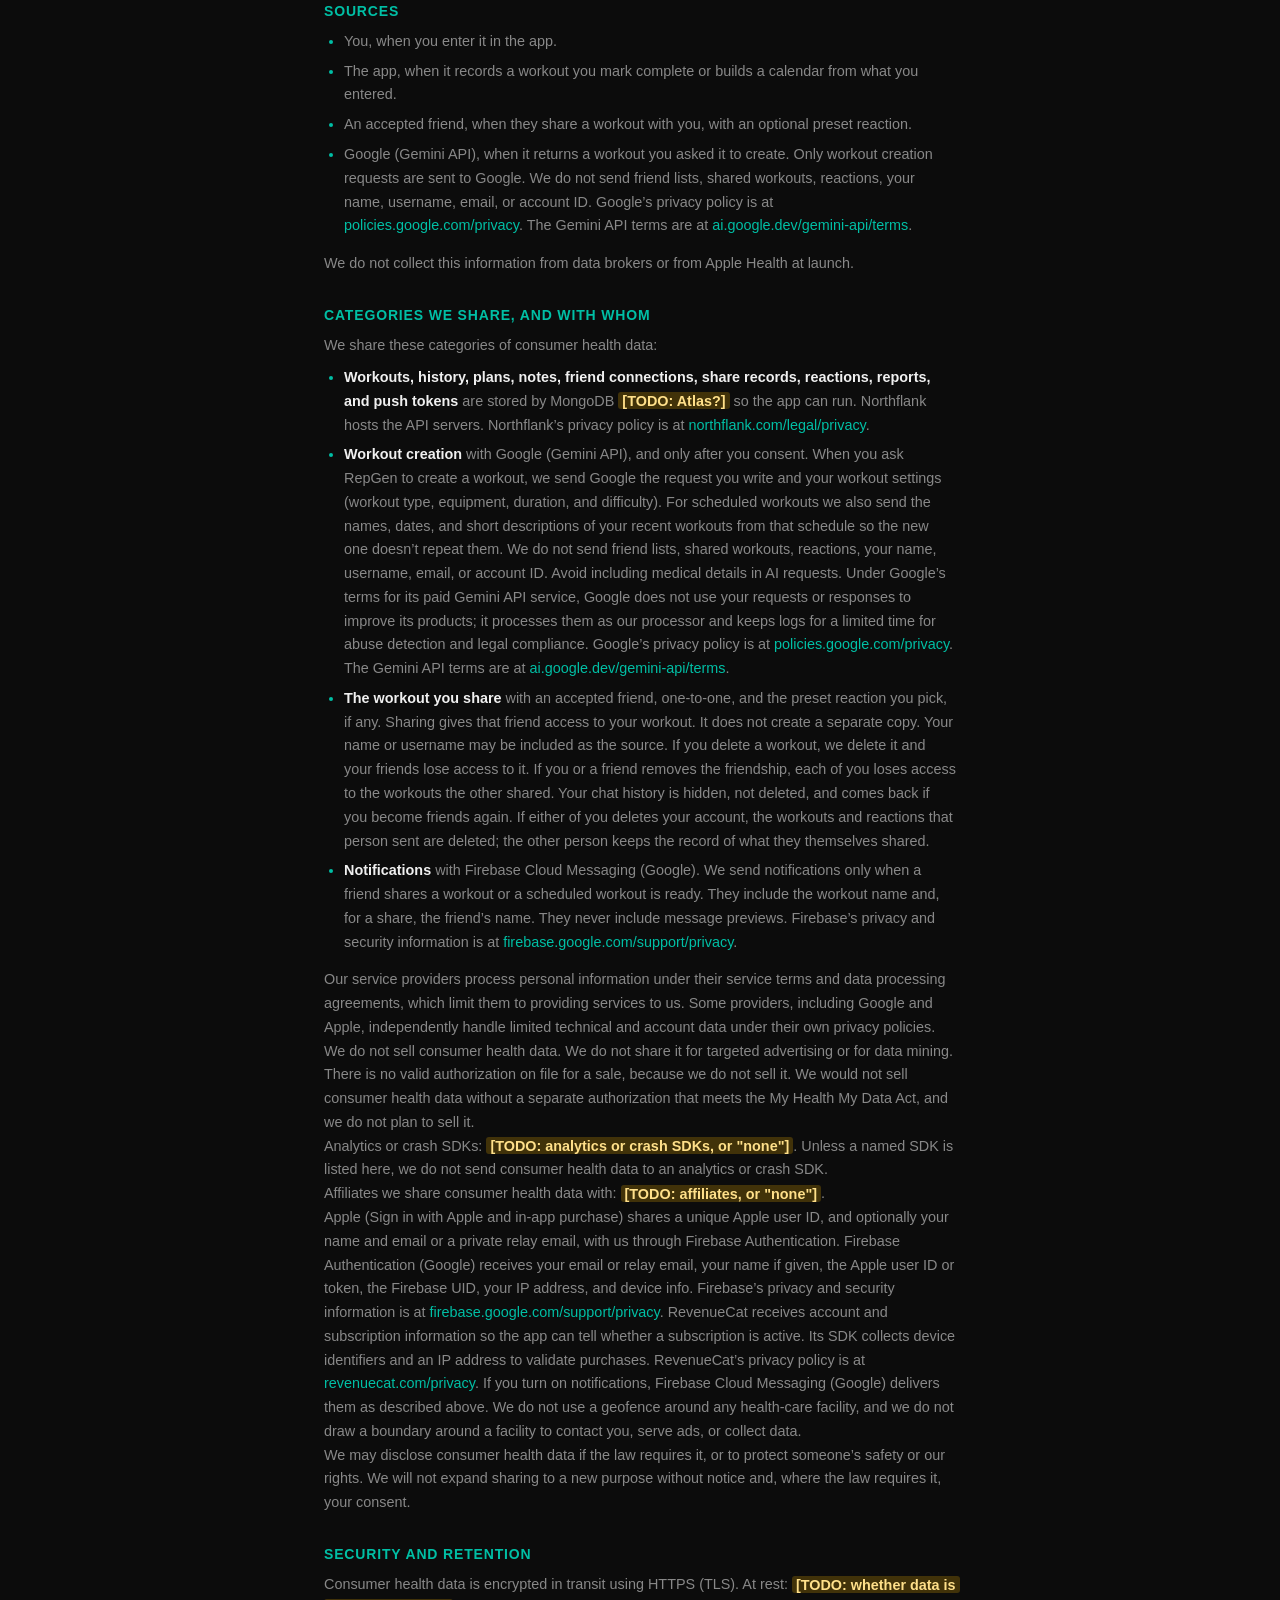
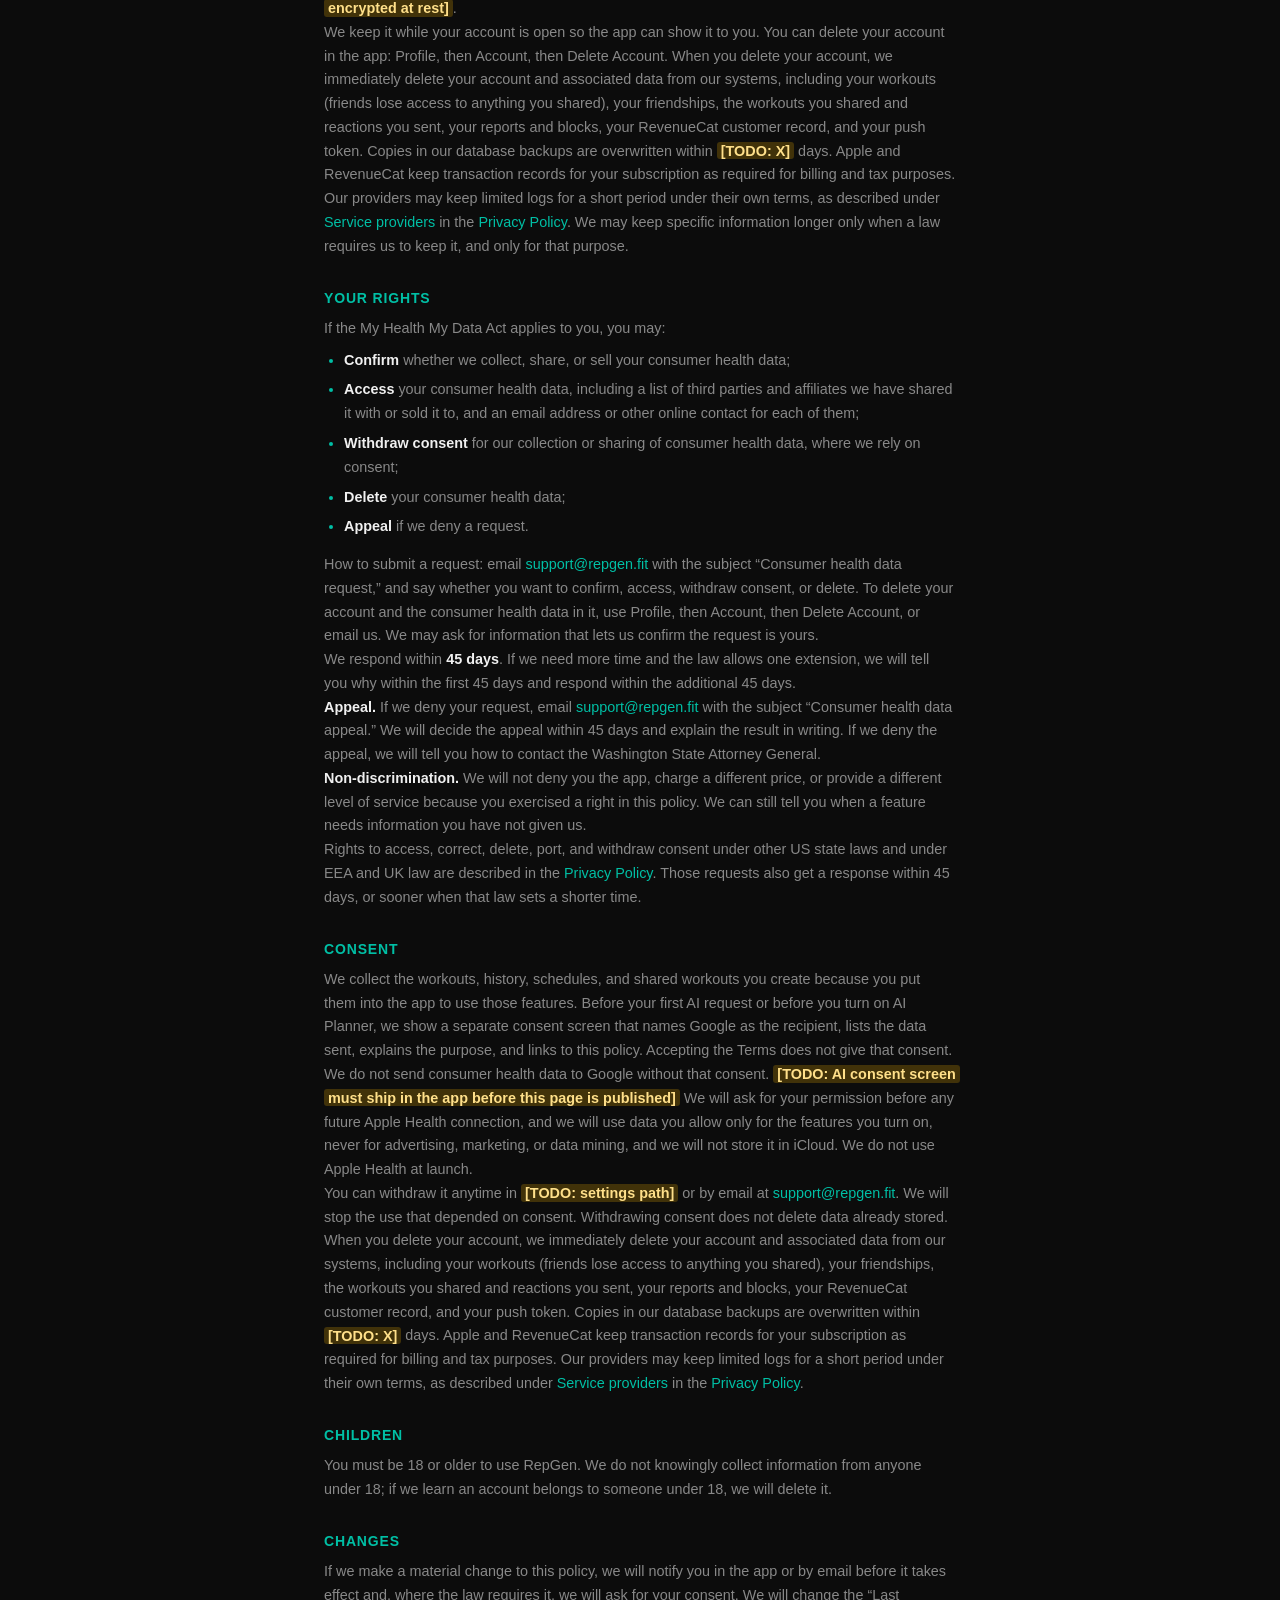
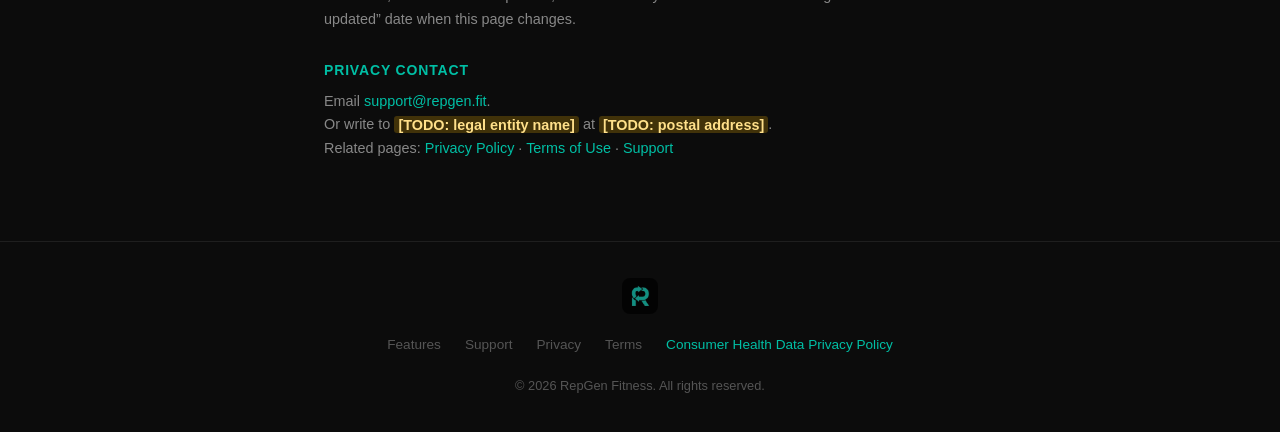
==== commit 9e8be82c: "Align blocking, reports, and deletion with the app. Describe unfriending, search, and share records," ====
--- a/health-data/index.html
+++ b/health-data/index.html
@@ -59,12 +59,13 @@
             <li><strong>Workouts you create.</strong> Name, exercises, sets, reps, rest, and notes. Used to store the workout and show it to you.</li>
             <li><strong>Workout history.</strong> Workouts you complete and when you complete them. Used to show your history and calendar.</li>
             <li><strong>Schedules.</strong> The days you set for AI workouts. Used to show your schedule.</li>
-            <li><strong>Goals and preferences you enter for planning.</strong> Used when you ask for a workout.</li>
+            <li><strong>Preferences you enter for a workout.</strong> Used when you ask for a workout.</li>
             <li><strong>A workout another person shares with you,</strong> and the sender’s name or username. Used to give you access to that workout. Sharing does not create a separate copy.</li>
             <li><strong>Information you submit to create a workout</strong> after you consent, as described in the <a href="../privacy/#ai">Privacy Policy</a>. When you ask RepGen to create a workout, we send Google the request you write and your workout settings (workout type, equipment, duration, and difficulty). For scheduled workouts we also send the names, dates, and short descriptions of your recent workouts from that schedule so the new one doesn’t repeat them. We do not send friend lists, shared workouts, reactions, your name, username, email, or account ID. Avoid including medical details in AI requests. Used only to return the workout you requested.</li>
-            <li><strong>Workouts you share and preset reactions.</strong> The workout you share with an accepted friend, and the reaction you pick, if any: “Try this,” “Let’s do this together,” or “Crushed it.” Used to show that share. There is no free-text messaging.</li>
+            <li><strong>Workouts you share and preset reactions.</strong> A record of each workout you share with an accepted friend, and the reaction you pick, if any: “Try this,” “Let’s do this together,” or “Crushed it.” Used to show that share. There is no free-text messaging.</li>
+            <li><strong>Reports.</strong> If a shared workout is reported, we keep a snapshot of its name and description to review the report.</li>
           </ul>
-          <p>If you type a symptom, injury, condition, or similar detail into a note or goal field, we store that text as part of the workout or goal you saved. We do not ask for diagnoses, medications, or clinical records.</p>
+          <p>If you type a symptom, injury, condition, or similar detail into a note field, we store that text as part of the workout you saved. We do not ask for diagnoses, medications, or clinical records.</p>
           <p>We do not collect the following at launch: Apple Health or HealthKit data; precise location; biometric identifiers used to identify you; genetic data; reproductive or sexual health information; or information that identifies a health-care service you are seeking. We do not buy consumer health data.</p>
 
           <h2 id="sources">Sources</h2>
@@ -79,21 +80,21 @@
           <h2 id="share">Categories we share, and with whom</h2>
           <p>We share these categories of consumer health data:</p>
           <ul>
-            <li><strong>Workouts, history, plans, goals, notes, friend connections, shared workouts, reactions, and push tokens</strong> are stored by MongoDB <span class="todo">[TODO: Atlas?]</span> so the app can run. Northflank hosts the API servers. Northflank’s privacy policy is at <a href="https://northflank.com/legal/privacy">northflank.com/legal/privacy</a>.</li>
+            <li><strong>Workouts, history, plans, notes, friend connections, share records, reactions, reports, and push tokens</strong> are stored by MongoDB <span class="todo">[TODO: Atlas?]</span> so the app can run. Northflank hosts the API servers. Northflank’s privacy policy is at <a href="https://northflank.com/legal/privacy">northflank.com/legal/privacy</a>.</li>
             <li><strong>Workout creation</strong> with Google (Gemini API), and only after you consent. When you ask RepGen to create a workout, we send Google the request you write and your workout settings (workout type, equipment, duration, and difficulty). For scheduled workouts we also send the names, dates, and short descriptions of your recent workouts from that schedule so the new one doesn’t repeat them. We do not send friend lists, shared workouts, reactions, your name, username, email, or account ID. Avoid including medical details in AI requests. Under Google’s terms for its paid Gemini API service, Google does not use your requests or responses to improve its products; it processes them as our processor and keeps logs for a limited time for abuse detection and legal compliance. Google’s privacy policy is at <a href="https://policies.google.com/privacy">policies.google.com/privacy</a>. The Gemini API terms are at <a href="https://ai.google.dev/gemini-api/terms">ai.google.dev/gemini-api/terms</a>.</li>
-            <li><strong>The workout you share</strong> with an accepted friend, one-to-one, and the preset reaction you pick, if any. Sharing gives that friend access to your workout. It does not create a separate copy. Your name or username may be included as the source. If you delete a workout, we delete it and your friends lose access to it. If you delete your account, your friends lose access to workouts you shared.</li>
-            <li><strong>Notifications</strong> with Firebase Cloud Messaging (Google). It receives a device push token and the notification, which can name a workout and the friend who shared it. Firebase’s privacy and security information is at <a href="https://firebase.google.com/support/privacy">firebase.google.com/support/privacy</a>.</li>
+            <li><strong>The workout you share</strong> with an accepted friend, one-to-one, and the preset reaction you pick, if any. Sharing gives that friend access to your workout. It does not create a separate copy. Your name or username may be included as the source. If you delete a workout, we delete it and your friends lose access to it. If you or a friend removes the friendship, each of you loses access to the workouts the other shared. Your chat history is hidden, not deleted, and comes back if you become friends again. If either of you deletes your account, the workouts and reactions that person sent are deleted; the other person keeps the record of what they themselves shared.</li>
+            <li><strong>Notifications</strong> with Firebase Cloud Messaging (Google). We send notifications only when a friend shares a workout or a scheduled workout is ready. They include the workout name and, for a share, the friend’s name. They never include message previews. Firebase’s privacy and security information is at <a href="https://firebase.google.com/support/privacy">firebase.google.com/support/privacy</a>.</li>
           </ul>
           <p>Our service providers process personal information under their service terms and data processing agreements, which limit them to providing services to us. Some providers, including Google and Apple, independently handle limited technical and account data under their own privacy policies.</p>
           <p>We do not sell consumer health data. We do not share it for targeted advertising or for data mining. There is no valid authorization on file for a sale, because we do not sell it. We would not sell consumer health data without a separate authorization that meets the My Health My Data Act, and we do not plan to sell it.</p>
           <p>Analytics or crash SDKs: <span class="todo">[TODO: analytics or crash SDKs, or "none"]</span>. Unless a named SDK is listed here, we do not send consumer health data to an analytics or crash SDK.</p>
           <p>Affiliates we share consumer health data with: <span class="todo">[TODO: affiliates, or "none"]</span>.</p>
-          <p>Apple (Sign in with Apple and in-app purchase) shares a unique Apple user ID, and optionally your name and email or a private relay email, with us through Firebase Authentication. Firebase Authentication (Google) receives your email or relay email, your name if given, the Apple user ID or token, the Firebase UID, your IP address, and device info. Firebase’s privacy and security information is at <a href="https://firebase.google.com/support/privacy">firebase.google.com/support/privacy</a>. RevenueCat receives account and subscription information so the app can tell whether a subscription is active. Its SDK collects device identifiers and an IP address to validate purchases. RevenueCat’s privacy policy is at <a href="https://www.revenuecat.com/privacy">revenuecat.com/privacy</a>. If you turn on reminders, Firebase Cloud Messaging (Google) receives a device push token and the notification, which can name a workout and the friend who shared it. We do not use a geofence around any health-care facility, and we do not draw a boundary around a facility to contact you, serve ads, or collect data.</p>
+          <p>Apple (Sign in with Apple and in-app purchase) shares a unique Apple user ID, and optionally your name and email or a private relay email, with us through Firebase Authentication. Firebase Authentication (Google) receives your email or relay email, your name if given, the Apple user ID or token, the Firebase UID, your IP address, and device info. Firebase’s privacy and security information is at <a href="https://firebase.google.com/support/privacy">firebase.google.com/support/privacy</a>. RevenueCat receives account and subscription information so the app can tell whether a subscription is active. Its SDK collects device identifiers and an IP address to validate purchases. RevenueCat’s privacy policy is at <a href="https://www.revenuecat.com/privacy">revenuecat.com/privacy</a>. If you turn on notifications, Firebase Cloud Messaging (Google) delivers them as described above. We do not use a geofence around any health-care facility, and we do not draw a boundary around a facility to contact you, serve ads, or collect data.</p>
           <p>We may disclose consumer health data if the law requires it, or to protect someone’s safety or our rights. We will not expand sharing to a new purpose without notice and, where the law requires it, your consent.</p>
 
           <h2 id="security">Security and retention</h2>
           <p>Consumer health data is encrypted in transit using HTTPS (TLS). At rest: <span class="todo">[TODO: whether data is encrypted at rest]</span>.</p>
-          <p>We keep it while your account is open so the app can show it to you. You can delete your account in the app: Profile, then Account, then Delete Account. When you delete your account, we immediately delete your account and associated data from our systems, including your workouts (friends lose access to anything you shared), your friendships, and items you sent in chats. Copies in our database backups are overwritten within <span class="todo">[TODO: X]</span> days. Apple and RevenueCat keep transaction records for your subscription as required for billing and tax purposes. Our providers may keep limited logs for a short period under their own terms, as described under <a href="../privacy/#providers">Service providers</a> in the <a href="../privacy/">Privacy Policy</a>. We may keep specific information longer only when a law requires us to keep it, and only for that purpose.</p>
+          <p>We keep it while your account is open so the app can show it to you. You can delete your account in the app: Profile, then Account, then Delete Account. When you delete your account, we immediately delete your account and associated data from our systems, including your workouts (friends lose access to anything you shared), your friendships, the workouts you shared and reactions you sent, your reports and blocks, your RevenueCat customer record, and your push token. Copies in our database backups are overwritten within <span class="todo">[TODO: X]</span> days. Apple and RevenueCat keep transaction records for your subscription as required for billing and tax purposes. Our providers may keep limited logs for a short period under their own terms, as described under <a href="../privacy/#providers">Service providers</a> in the <a href="../privacy/">Privacy Policy</a>. We may keep specific information longer only when a law requires us to keep it, and only for that purpose.</p>
 
           <h2 id="rights">Your rights</h2>
           <p>If the My Health My Data Act applies to you, you may:</p>
@@ -111,8 +112,8 @@
           <p>Rights to access, correct, delete, port, and withdraw consent under other US state laws and under EEA and UK law are described in the <a href="../privacy/#rights">Privacy Policy</a>. Those requests also get a response within 45 days, or sooner when that law sets a shorter time.</p>
 
           <h2 id="consent">Consent</h2>
-          <p>We collect the workouts, history, schedules, and shared workouts you create because you put them into the app to use those features. Before your first AI request, we show a separate consent screen that names Google as the recipient, lists the data sent, explains the purpose, and links to this policy. Accepting the Terms does not give that consent. We do not send consumer health data to Google without that consent. <span class="todo">[TODO: AI consent screen must ship in the app before this page is published]</span> We will ask for your permission before any future Apple Health connection, and we will use data you allow only for the features you turn on, never for advertising, marketing, or data mining, and we will not store it in iCloud. We do not use Apple Health at launch.</p>
-          <p>You can withdraw it anytime in <span class="todo">[TODO: settings path]</span> or by email at <a href="mailto:support@repgen.fit">support@repgen.fit</a>. We will stop the use that depended on consent. Withdrawing consent does not delete data already stored. When you delete your account, we immediately delete your account and associated data from our systems, including your workouts (friends lose access to anything you shared), your friendships, and items you sent in chats. Copies in our database backups are overwritten within <span class="todo">[TODO: X]</span> days. Apple and RevenueCat keep transaction records for your subscription as required for billing and tax purposes. Our providers may keep limited logs for a short period under their own terms, as described under <a href="../privacy/#providers">Service providers</a> in the <a href="../privacy/">Privacy Policy</a>.</p>
+          <p>We collect the workouts, history, schedules, and shared workouts you create because you put them into the app to use those features. Before your first AI request or before you turn on AI Planner, we show a separate consent screen that names Google as the recipient, lists the data sent, explains the purpose, and links to this policy. Accepting the Terms does not give that consent. We do not send consumer health data to Google without that consent. <span class="todo">[TODO: AI consent screen must ship in the app before this page is published]</span> We will ask for your permission before any future Apple Health connection, and we will use data you allow only for the features you turn on, never for advertising, marketing, or data mining, and we will not store it in iCloud. We do not use Apple Health at launch.</p>
+          <p>You can withdraw it anytime in <span class="todo">[TODO: settings path]</span> or by email at <a href="mailto:support@repgen.fit">support@repgen.fit</a>. We will stop the use that depended on consent. Withdrawing consent does not delete data already stored. When you delete your account, we immediately delete your account and associated data from our systems, including your workouts (friends lose access to anything you shared), your friendships, the workouts you shared and reactions you sent, your reports and blocks, your RevenueCat customer record, and your push token. Copies in our database backups are overwritten within <span class="todo">[TODO: X]</span> days. Apple and RevenueCat keep transaction records for your subscription as required for billing and tax purposes. Our providers may keep limited logs for a short period under their own terms, as described under <a href="../privacy/#providers">Service providers</a> in the <a href="../privacy/">Privacy Policy</a>.</p>
 
           <h2 id="children">Children</h2>
           <p>You must be 18 or older to use RepGen. We do not knowingly collect information from anyone under 18; if we learn an account belongs to someone under 18, we will delete it.</p>
